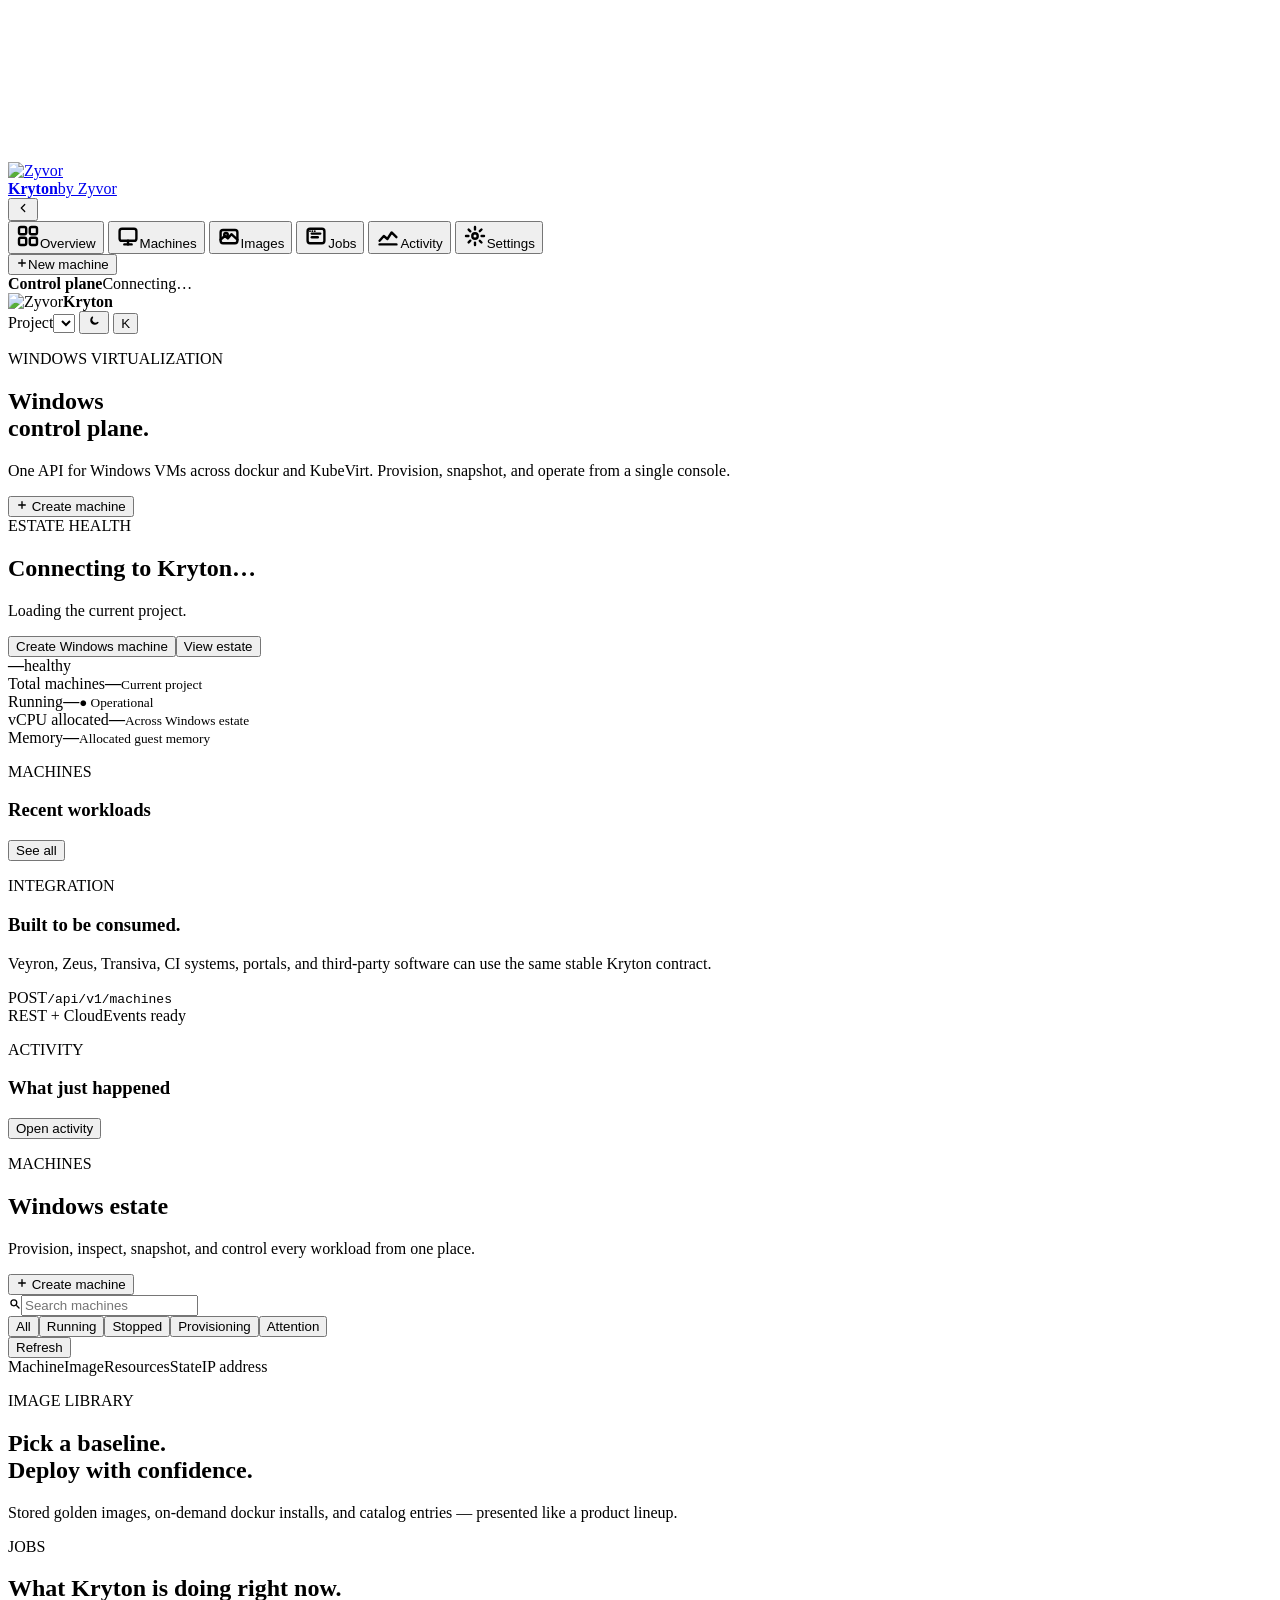
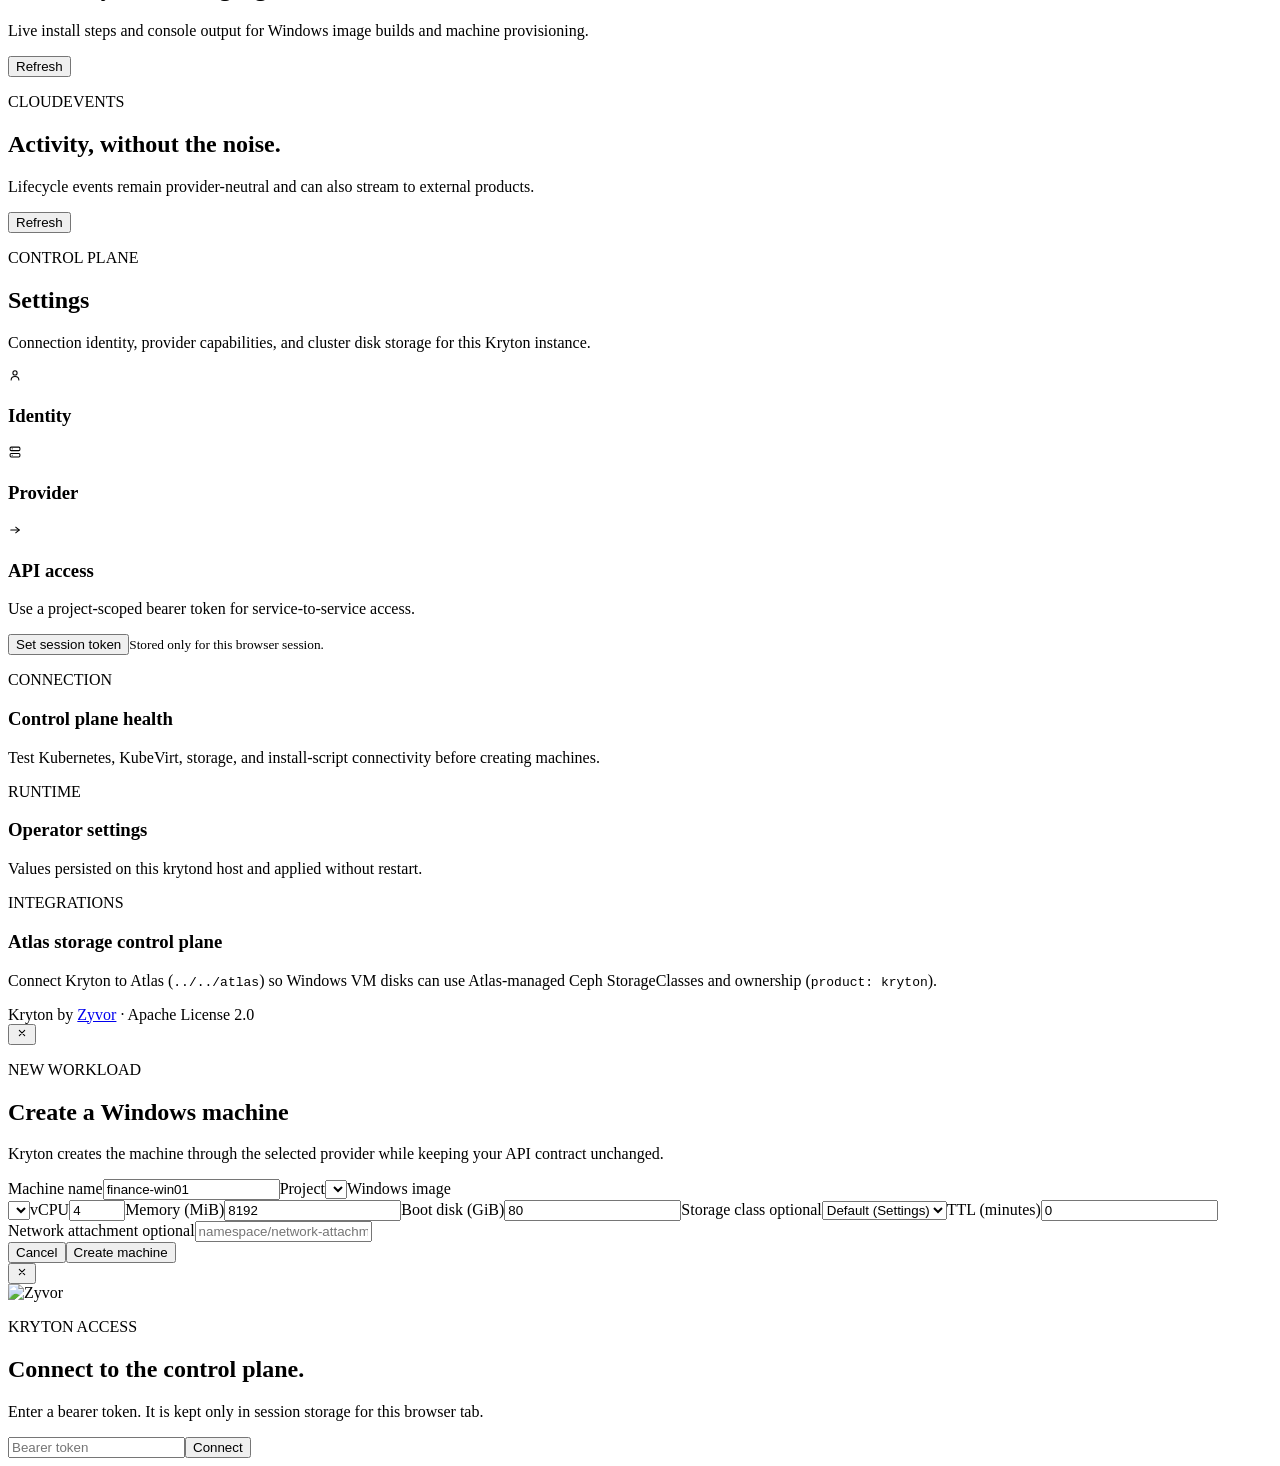
==== cmd/krytond/web/index.html @ 434cfbd5 "Release v1.1.0: dockur options, console fixes, and customer hardening. Wire full dockur/windows crea" ====
<!doctype html>
<html lang="en" data-sidebar="collapsed">
<head>
  <meta charset="utf-8">
  <meta name="viewport" content="width=device-width,initial-scale=1,viewport-fit=cover">
  <meta name="color-scheme" content="light dark">
  <link rel="icon" href="/zyvor-mark.svg" type="image/svg+xml">
  <title>Kryton — Windows virtualization control plane</title>
  <link rel="preconnect" href="https://fonts.googleapis.com">
  <link rel="preconnect" href="https://fonts.gstatic.com" crossorigin>
  <link href="https://fonts.googleapis.com/css2?family=Outfit:wght@400;500;600;700&family=Source+Sans+3:wght@400;500;600;700&display=swap" rel="stylesheet">
  <link rel="stylesheet" href="/style.css">
</head>
<body>
<svg xmlns="http://www.w3.org/2000/svg" aria-hidden="true" class="icon-sprite">
  <symbol id="icon-overview" viewBox="0 0 20 20" fill="none" stroke="currentColor" stroke-width="2" stroke-linecap="round" stroke-linejoin="round"><rect x="2.5" y="2.5" width="6" height="6" rx="1.5"/><rect x="11.5" y="2.5" width="6" height="6" rx="1.5"/><rect x="2.5" y="11.5" width="6" height="6" rx="1.5"/><rect x="11.5" y="11.5" width="6" height="6" rx="1.5"/></symbol>
  <symbol id="icon-machines" viewBox="0 0 20 20" fill="none" stroke="currentColor" stroke-width="2" stroke-linecap="round" stroke-linejoin="round"><rect x="3" y="4" width="14" height="10" rx="2"/><path d="M7 17h6"/><path d="M10 14v3"/></symbol>
  <symbol id="icon-images" viewBox="0 0 20 20" fill="none" stroke="currentColor" stroke-width="2" stroke-linecap="round" stroke-linejoin="round"><rect x="3" y="5" width="14" height="11" rx="2"/><circle cx="7.5" cy="9" r="1.5"/><path d="M3 13l3.5-3 2.5 2 3-3.5L17 13"/></symbol>
  <symbol id="icon-jobs" viewBox="0 0 20 20" fill="none" stroke="currentColor" stroke-width="2" stroke-linecap="round" stroke-linejoin="round"><rect x="3" y="4" width="14" height="12" rx="2"/><path d="M6.5 8h7"/><path d="M6.5 11h5"/><circle cx="5" cy="6" r=".75" fill="currentColor" stroke="none"/><circle cx="7" cy="6" r=".75" fill="currentColor" stroke="none"/><circle cx="9" cy="6" r=".75" fill="currentColor" stroke="none"/></symbol>
  <symbol id="icon-activity" viewBox="0 0 20 20" fill="none" stroke="currentColor" stroke-width="2" stroke-linecap="round" stroke-linejoin="round"><path d="M3 14l3.5-4 3 2.5L13 7l4 4"/><path d="M3 17h14"/></symbol>
  <symbol id="icon-settings" viewBox="0 0 20 20" fill="none" stroke="currentColor" stroke-width="2" stroke-linecap="round" stroke-linejoin="round"><circle cx="10" cy="10" r="2.25"/><path d="M10 2.5v2M10 15.5v2M2.5 10h2M15.5 10h2M4.7 4.7l1.4 1.4M14 14l1.4 1.4M4.7 15.3l1.4-1.4M14 6l1.4-1.4"/></symbol>
  <symbol id="icon-search" viewBox="0 0 20 20" fill="none" stroke="currentColor" stroke-width="2" stroke-linecap="round" stroke-linejoin="round"><circle cx="9" cy="9" r="4.5"/><path d="M13.5 13.5 17 17"/></symbol>
  <symbol id="icon-sun" viewBox="0 0 20 20" fill="none" stroke="currentColor" stroke-width="2" stroke-linecap="round" stroke-linejoin="round"><circle cx="10" cy="10" r="3.25"/><path d="M10 2.5v2M10 15.5v2M2.5 10h2M15.5 10h2M4.7 4.7l1.4 1.4M14 14l1.4 1.4M4.7 15.3l1.4-1.4M14 6l1.4-1.4"/></symbol>
  <symbol id="icon-moon" viewBox="0 0 20 20" fill="none" stroke="currentColor" stroke-width="2" stroke-linecap="round" stroke-linejoin="round"><path d="M15.5 12.2a5.5 5.5 0 1 1-7.7-7.7A5.5 5.5 0 0 0 15.5 12.2z"/></symbol>
  <symbol id="icon-plus" viewBox="0 0 20 20" fill="none" stroke="currentColor" stroke-width="2.25" stroke-linecap="round"><path d="M10 4.5v11M4.5 10h11"/></symbol>
  <symbol id="icon-chevron-left" viewBox="0 0 20 20" fill="none" stroke="currentColor" stroke-width="1.75" stroke-linecap="round" stroke-linejoin="round"><path d="M12.5 5 7.5 10l5 5"/></symbol>
  <symbol id="icon-close" viewBox="0 0 20 20" fill="none" stroke="currentColor" stroke-width="1.75" stroke-linecap="round"><path d="M5.5 5.5l9 9M14.5 5.5l-9 9"/></symbol>
  <symbol id="icon-identity" viewBox="0 0 20 20" fill="none" stroke="currentColor" stroke-width="1.5" stroke-linecap="round" stroke-linejoin="round"><circle cx="10" cy="7" r="3"/><path d="M4.5 17c0-3 2.5-5 5.5-5s5.5 2 5.5 5"/></symbol>
  <symbol id="icon-provider" viewBox="0 0 20 20" fill="none" stroke="currentColor" stroke-width="1.5" stroke-linecap="round" stroke-linejoin="round"><rect x="3" y="3" width="14" height="5" rx="1.5"/><rect x="3" y="12" width="14" height="5" rx="1.5"/><circle cx="6" cy="5.5" r=".75" fill="currentColor" stroke="none"/><circle cx="6" cy="14.5" r=".75" fill="currentColor" stroke="none"/></symbol>
  <symbol id="icon-api" viewBox="0 0 20 20" fill="none" stroke="currentColor" stroke-width="1.5" stroke-linecap="round" stroke-linejoin="round"><path d="M4 10h12"/><path d="M11 6l5 4-5 4"/></symbol>
  <symbol id="icon-desktop" viewBox="0 0 20 20" fill="none" stroke="currentColor" stroke-width="1.5" stroke-linecap="round" stroke-linejoin="round"><rect x="3" y="4" width="14" height="10" rx="2"/><path d="M7 17h6"/><path d="M10 14v3"/></symbol>
  <symbol id="icon-server" viewBox="0 0 20 20" fill="none" stroke="currentColor" stroke-width="1.5" stroke-linecap="round" stroke-linejoin="round"><rect x="4" y="3" width="12" height="5" rx="1.5"/><rect x="4" y="12" width="12" height="5" rx="1.5"/><circle cx="7" cy="5.5" r=".75" fill="currentColor" stroke="none"/><circle cx="7" cy="14.5" r=".75" fill="currentColor" stroke="none"/></symbol>
</svg>
<div class="ambient ambient-a"></div>
<div class="app-shell">
  <aside class="sidebar">
    <div class="brand">
      <a class="brand-link" href="https://zyvor.dev" target="_blank" rel="noopener noreferrer" title="Zyvor">
        <img class="brand-logo" src="/zyvor-mark.svg" alt="Zyvor" width="28" height="28">
        <div class="brand-copy"><strong>Kryton</strong><span>by Zyvor</span></div>
      </a>
      <button class="sidebar-toggle" id="sidebarToggle" type="button" aria-controls="primary-nav" aria-expanded="false" aria-label="Expand sidebar"><svg class="ui-icon" viewBox="0 0 20 20" width="14" height="14" aria-hidden="true"><use href="#icon-chevron-left"/></svg></button>
    </div>
    <nav class="nav" id="primary-nav" aria-label="Primary">
      <button data-view="overview" class="active" title="Overview"><span class="nav-icon"><svg class="ui-icon" viewBox="0 0 20 20" width="24" height="24" aria-hidden="true"><use href="#icon-overview"/></svg></span><span class="nav-label">Overview</span></button>
      <button data-view="machines" title="Machines"><span class="nav-icon"><svg class="ui-icon" viewBox="0 0 20 20" width="24" height="24" aria-hidden="true"><use href="#icon-machines"/></svg></span><span class="nav-label">Machines</span></button>
      <button data-view="images" title="Images"><span class="nav-icon"><svg class="ui-icon" viewBox="0 0 20 20" width="24" height="24" aria-hidden="true"><use href="#icon-images"/></svg></span><span class="nav-label">Images</span></button>
      <button data-view="jobs" title="Jobs"><span class="nav-icon"><svg class="ui-icon" viewBox="0 0 20 20" width="24" height="24" aria-hidden="true"><use href="#icon-jobs"/></svg></span><span class="nav-label">Jobs</span><span class="nav-badge" id="jobsNavBadge" hidden>0</span></button>
      <button data-view="activity" title="Activity"><span class="nav-icon"><svg class="ui-icon" viewBox="0 0 20 20" width="24" height="24" aria-hidden="true"><use href="#icon-activity"/></svg></span><span class="nav-label">Activity</span></button>
      <button data-view="settings" title="Settings"><span class="nav-icon"><svg class="ui-icon" viewBox="0 0 20 20" width="24" height="24" aria-hidden="true"><use href="#icon-settings"/></svg></span><span class="nav-label">Settings</span></button>
    </nav>
    <div class="side-footer">
      <button class="side-create" data-create type="button"><span class="create-icon"><svg class="ui-icon" viewBox="0 0 20 20" width="12" height="12" aria-hidden="true"><use href="#icon-plus"/></svg></span><span>New machine</span></button>
      <div class="side-status"><span class="live-dot"></span><div><strong>Control plane</strong><span id="providerSide">Connecting…</span></div></div>
    </div>
  </aside>

  <main class="workspace">
    <div class="topbar">
      <div class="mobile-brand"><img class="brand-logo small" src="/zyvor-mark.svg" alt="Zyvor" width="24" height="24"><strong>Kryton</strong></div>
      <div class="top-actions">
        <label class="project-picker"><span>Project</span><select id="projectSelect" aria-label="Project"></select></label>
        <button class="icon-button" id="themeButton" aria-label="Toggle appearance"><svg class="ui-icon" viewBox="0 0 20 20" width="14" height="14" id="themeIcon" aria-hidden="true"><use href="#icon-moon"/></svg></button>
        <button class="avatar" id="profileButton" aria-label="Profile">K</button>
      </div>
    </div>

    <section id="view-overview" class="view active">
      <header class="page-header"><div><p class="eyebrow">WINDOWS VIRTUALIZATION</p><h1>Windows<br><span>control plane.</span></h1><p class="lead">One API for Windows VMs across dockur and KubeVirt. Provision, snapshot, and operate from a single console.</p></div><button class="primary large" data-create type="button"><svg class="ui-icon ui-icon-inline" viewBox="0 0 20 20" width="12" height="12" aria-hidden="true"><use href="#icon-plus"/></svg> Create machine</button></header>
      <div id="doctorBanner" class="doctor-banner-wrap"></div>
      <div id="overviewJobs" class="overview-jobs-wrap"></div>
      <section class="hero-card">
        <div class="hero-copy"><span class="hero-kicker">ESTATE HEALTH</span><h2 id="heroTitle">Connecting to Kryton…</h2><p id="heroSubtitle">Loading the current project.</p><div class="hero-actions"><button class="light-button" data-create>Create Windows machine</button><button class="dark-ghost" data-view-jump="machines">View estate</button></div></div>
        <div class="health-orb"><div class="orb-ring"><strong id="healthPercent">—</strong><span>healthy</span></div><div class="orb-glow"></div></div>
      </section>
      <section class="metric-grid">
        <article class="metric-card"><span>Total machines</span><strong id="metricTotal">—</strong><small>Current project</small></article>
        <article class="metric-card"><span>Running</span><strong id="metricRunning">—</strong><small class="positive">● Operational</small></article>
        <article class="metric-card"><span>vCPU allocated</span><strong id="metricCPU">—</strong><small>Across Windows estate</small></article>
        <article class="metric-card"><span>Memory</span><strong id="metricMemory">—</strong><small>Allocated guest memory</small></article>
      </section>
      <section class="two-column">
        <article class="surface"><div class="section-heading"><div><p class="eyebrow">MACHINES</p><h3>Recent workloads</h3></div><button class="text-button" data-view-jump="machines">See all</button></div><div id="overviewMachines" class="machine-list"></div></article>
        <article class="surface automation-card"><p class="eyebrow">INTEGRATION</p><h3>Built to be consumed.</h3><p>Veyron, Zeus, Transiva, CI systems, portals, and third-party software can use the same stable Kryton contract.</p><div class="endpoint-block"><span>POST</span><code>/api/v1/machines</code></div><div class="integration-status"><span class="live-dot"></span><span>REST + CloudEvents ready</span></div></article>
      </section>
      <article class="surface event-surface"><div class="section-heading"><div><p class="eyebrow">ACTIVITY</p><h3>What just happened</h3></div><button class="text-button" data-view-jump="activity">Open activity</button></div><div id="overviewEvents" class="timeline compact"></div></article>
    </section>

    <section id="view-machines" class="view">
      <header class="section-page-header"><div><p class="eyebrow">MACHINES</p><h2>Windows estate</h2><p>Provision, inspect, snapshot, and control every workload from one place.</p></div><button class="primary" data-create><svg class="ui-icon ui-icon-inline" viewBox="0 0 20 20" width="12" height="12" aria-hidden="true"><use href="#icon-plus"/></svg> Create machine</button></header>
      <div class="toolbar"><div class="search"><svg class="ui-icon" viewBox="0 0 20 20" width="13" height="13" aria-hidden="true"><use href="#icon-search"/></svg><input id="machineSearch" placeholder="Search machines" autocomplete="off"></div><div class="segmented" id="stateFilter" role="tablist" aria-label="State filter"><button type="button" class="active" data-state="all">All</button><button type="button" data-state="running">Running</button><button type="button" data-state="stopped">Stopped</button><button type="button" data-state="provisioning">Provisioning</button><button type="button" data-state="failed">Attention</button></div><button class="secondary" id="refreshMachines">Refresh</button></div>
      <article class="surface table-surface"><div class="machine-table-head"><span>Machine</span><span>Image</span><span>Resources</span><span>State</span><span>IP address</span><span></span></div><div id="machineTable"></div></article>
    </section>

    <section id="view-images" class="view">
      <header class="section-page-header images-hero"><div><p class="eyebrow">IMAGE LIBRARY</p><h2>Pick a baseline.<br><span>Deploy with confidence.</span></h2><p>Stored golden images, on-demand dockur installs, and catalog entries — presented like a product lineup.</p></div></header>
      <div id="imagesStoredSection" class="images-section"></div>
      <div id="imagesOnDemandSection" class="images-section"></div>
      <div id="imagesCatalogSection" class="images-section"></div>
      <article id="goldenPanel" class="surface golden-panel"></article>
    </section>

    <section id="view-jobs" class="view">
      <header class="section-page-header"><div><p class="eyebrow">JOBS</p><h2>What Kryton is doing right now.</h2><p>Live install steps and console output for Windows image builds and machine provisioning.</p></div><button class="secondary" id="refreshJobs">Refresh</button></header>
      <div id="jobsList"></div>
    </section>

    <section id="view-activity" class="view">
      <header class="section-page-header"><div><p class="eyebrow">CLOUDEVENTS</p><h2>Activity, without the noise.</h2><p>Lifecycle events remain provider-neutral and can also stream to external products.</p></div><button class="secondary" id="refreshEvents">Refresh</button></header>
      <article class="surface"><div id="activityTimeline" class="timeline"></div></article>
    </section>

    <section id="view-settings" class="view">
      <header class="section-page-header"><div><p class="eyebrow">CONTROL PLANE</p><h2>Settings</h2><p>Connection identity, provider capabilities, and cluster disk storage for this Kryton instance.</p></div></header>
      <div class="settings-grid"><article class="surface settings-card"><span class="settings-icon"><svg class="ui-icon" viewBox="0 0 20 20" width="14" height="14" aria-hidden="true"><use href="#icon-identity"/></svg></span><h3>Identity</h3><dl id="identityDetails"></dl></article><article class="surface settings-card"><span class="settings-icon"><svg class="ui-icon" viewBox="0 0 20 20" width="14" height="14" aria-hidden="true"><use href="#icon-provider"/></svg></span><h3>Provider</h3><dl id="providerDetails"></dl></article><article class="surface settings-card"><span class="settings-icon"><svg class="ui-icon" viewBox="0 0 20 20" width="14" height="14" aria-hidden="true"><use href="#icon-api"/></svg></span><h3>API access</h3><p>Use a project-scoped bearer token for service-to-service access.</p><button class="secondary" id="tokenButton">Set session token</button><small>Stored only for this browser session.</small></article></div>
      <article class="surface settings-storage" id="settingsConnectionCard">
        <p class="eyebrow">CONNECTION</p>
        <h3>Control plane health</h3>
        <p>Test Kubernetes, KubeVirt, storage, and install-script connectivity before creating machines.</p>
        <div id="settingsConnectionBody"></div>
      </article>
      <article class="surface settings-storage" id="settingsRuntimeCard">
        <p class="eyebrow">RUNTIME</p>
        <h3>Operator settings</h3>
        <p>Values persisted on this krytond host and applied without restart.</p>
        <div id="settingsRuntimeBody"></div>
      </article>
      <article class="surface settings-storage" id="settingsAtlasCard">
        <p class="eyebrow">INTEGRATIONS</p>
        <h3>Atlas storage control plane</h3>
        <p>Connect Kryton to Atlas (<code>../../atlas</code>) so Windows VM disks can use Atlas-managed Ceph StorageClasses and ownership (<code>product: kryton</code>).</p>
        <div id="settingsAtlasBody"></div>
      </article>
      <article class="surface settings-storage" id="storageSettingsCard" hidden>
        <p class="eyebrow">VM DISKS</p>
        <h3>Cluster storage</h3>
        <p>Install Rook Ceph or Longhorn on this cluster, then pick the default StorageClass for new Windows disks and snapshots.</p>
        <div id="storageSettingsBody"></div>
      </article>
    </section>

    <footer>Kryton by <a href="https://zyvor.dev" target="_blank" rel="noopener noreferrer">Zyvor</a> · Apache License 2.0</footer>
  </main>
</div>

<div id="modalBackdrop" class="modal-backdrop" aria-hidden="true">
  <div class="modal-sheet" role="dialog" aria-modal="true" aria-labelledby="createTitle">
    <button class="close-button" data-close-modal aria-label="Close"><svg class="ui-icon" viewBox="0 0 20 20" width="12" height="12" aria-hidden="true"><use href="#icon-close"/></svg></button><p class="eyebrow">NEW WORKLOAD</p><h2 id="createTitle">Create a Windows machine</h2><p class="modal-lead">Kryton creates the machine through the selected provider while keeping your API contract unchanged.</p>
    <form id="createForm">
      <div class="form-grid"><label class="wide">Machine name<input name="name" value="finance-win01" required pattern="[a-z0-9]([-a-z0-9]*[a-z0-9])?"></label><label>Project<select name="project" id="createProject"></select></label><label class="wide image-picker-label">Windows image<div id="createImagePicker" class="image-picker" role="radiogroup" aria-label="Windows image"></div><select name="image" id="createImage" class="sr-only" aria-hidden="true" tabindex="-1"></select><p id="createImageHint" class="create-image-hint" hidden></p></label><label>vCPU<input name="cpu" type="number" min="1" max="256" value="4" required></label><label>Memory (MiB)<input name="memory" type="number" min="512" value="8192" required></label><label>Boot disk (GiB)<input name="disk" type="number" min="16" value="80" required></label><label>Storage class <span class="optional">optional</span><select name="storageClass" id="createStorageClass"><option value="">Default (Settings)</option></select></label><label>TTL (minutes)<input name="ttl" type="number" min="0" value="0"></label><label class="wide">Network attachment <span class="optional">optional</span><input name="network" placeholder="namespace/network-attachment-definition"></label></div>
      <div id="createDockurFields" class="dockur-fields" hidden>
        <p class="eyebrow">DOCKUR OPTIONS</p>
        <p class="machine-sub">Passed through to dockur/windows on create. Defaults: user Docker / password admin.</p>
        <div class="form-grid">
          <label>Username<input name="dockurUsername" value="Docker" autocomplete="off"></label>
          <label>Password<input name="dockurPassword" type="password" value="admin" autocomplete="new-password"></label>
          <label>Hostname <span class="optional">optional</span><input name="dockurHostname" placeholder="defaults to machine name"></label>
          <label>Language <span class="optional">optional</span><input name="dockurLanguage" placeholder="English"></label>
          <label>Region <span class="optional">optional</span><input name="dockurRegion" placeholder="en-US"></label>
          <label>Keyboard <span class="optional">optional</span><input name="dockurKeyboard" placeholder="en-US"></label>
          <label class="wide">Product key <span class="optional">optional</span><input name="dockurProductKey" placeholder="XXXXX-XXXXX-XXXXX-XXXXX-XXXXX"></label>
          <label>Domain <span class="optional">optional</span><input name="dockurDomain" placeholder="example.com"></label>
          <label>Domain OU <span class="optional">optional</span><input name="dockurDomainOu" placeholder="OU=Labs,DC=example,DC=com"></label>
          <label class="wide">Shared host folder <span class="optional">optional</span><input name="dockurSharedDir" placeholder="/path/on/host → Shared / Z:"></label>
          <label class="wide">OEM folder <span class="optional">optional</span><input name="dockurOemDir" placeholder="/path/with/install.bat → C:\OEM"></label>
          <label class="wide">Post-install command <span class="optional">optional</span><input name="dockurCommand" placeholder='reg add …'></label>
          <label class="wide">Custom ISO URL or path <span class="optional">optional</span><input name="dockurCustomIso" placeholder="https://…/win.iso or /path/win.iso"></label>
          <label>Edition <span class="optional">optional</span><input name="dockurEdition" placeholder="core"></label>
          <label>Extra disks (GiB) <span class="optional">optional</span><input name="dockurExtraDisks" placeholder="32,64"></label>
          <label class="storage-setup-check wide"><input name="dockurAudio" type="checkbox"> Web viewer audio (AUDIO=Y)</label>
          <label class="storage-setup-check wide"><input name="dockurSecureBoot" type="checkbox"> Secure boot + TPM</label>
          <label class="storage-setup-check wide"><input name="dockurNoAutologin" type="checkbox"> Disable autologin (require login screen)</label>
        </div>
      </div>
      <div class="modal-footer"><button type="button" class="secondary" data-close-modal>Cancel</button><button class="primary" type="submit" id="createSubmit">Create machine</button></div>
    </form>
  </div>
</div>

<div id="detailBackdrop" class="detail-backdrop" aria-hidden="true"><aside id="detailPanel" class="detail-panel"><button class="close-button" id="closeDetail" aria-label="Close"><svg class="ui-icon" viewBox="0 0 20 20" width="12" height="12" aria-hidden="true"><use href="#icon-close"/></svg></button><div id="detailContent"></div></aside></div>
<div id="authBackdrop" class="auth-backdrop" aria-hidden="true"><div class="auth-card"><img class="brand-logo auth-mark" src="/zyvor-mark.svg" alt="Zyvor" width="28" height="28"><p class="eyebrow">KRYTON ACCESS</p><h2>Connect to the control plane.</h2><p>Enter a bearer token. It is kept only in session storage for this browser tab.</p><form id="authForm"><input id="authToken" type="password" placeholder="Bearer token" autocomplete="off" required><button class="primary full" type="submit">Connect</button></form></div></div>
<div id="toast" role="status" aria-live="polite"></div>
<script src="/app.js" defer></script>
</body>
</html>
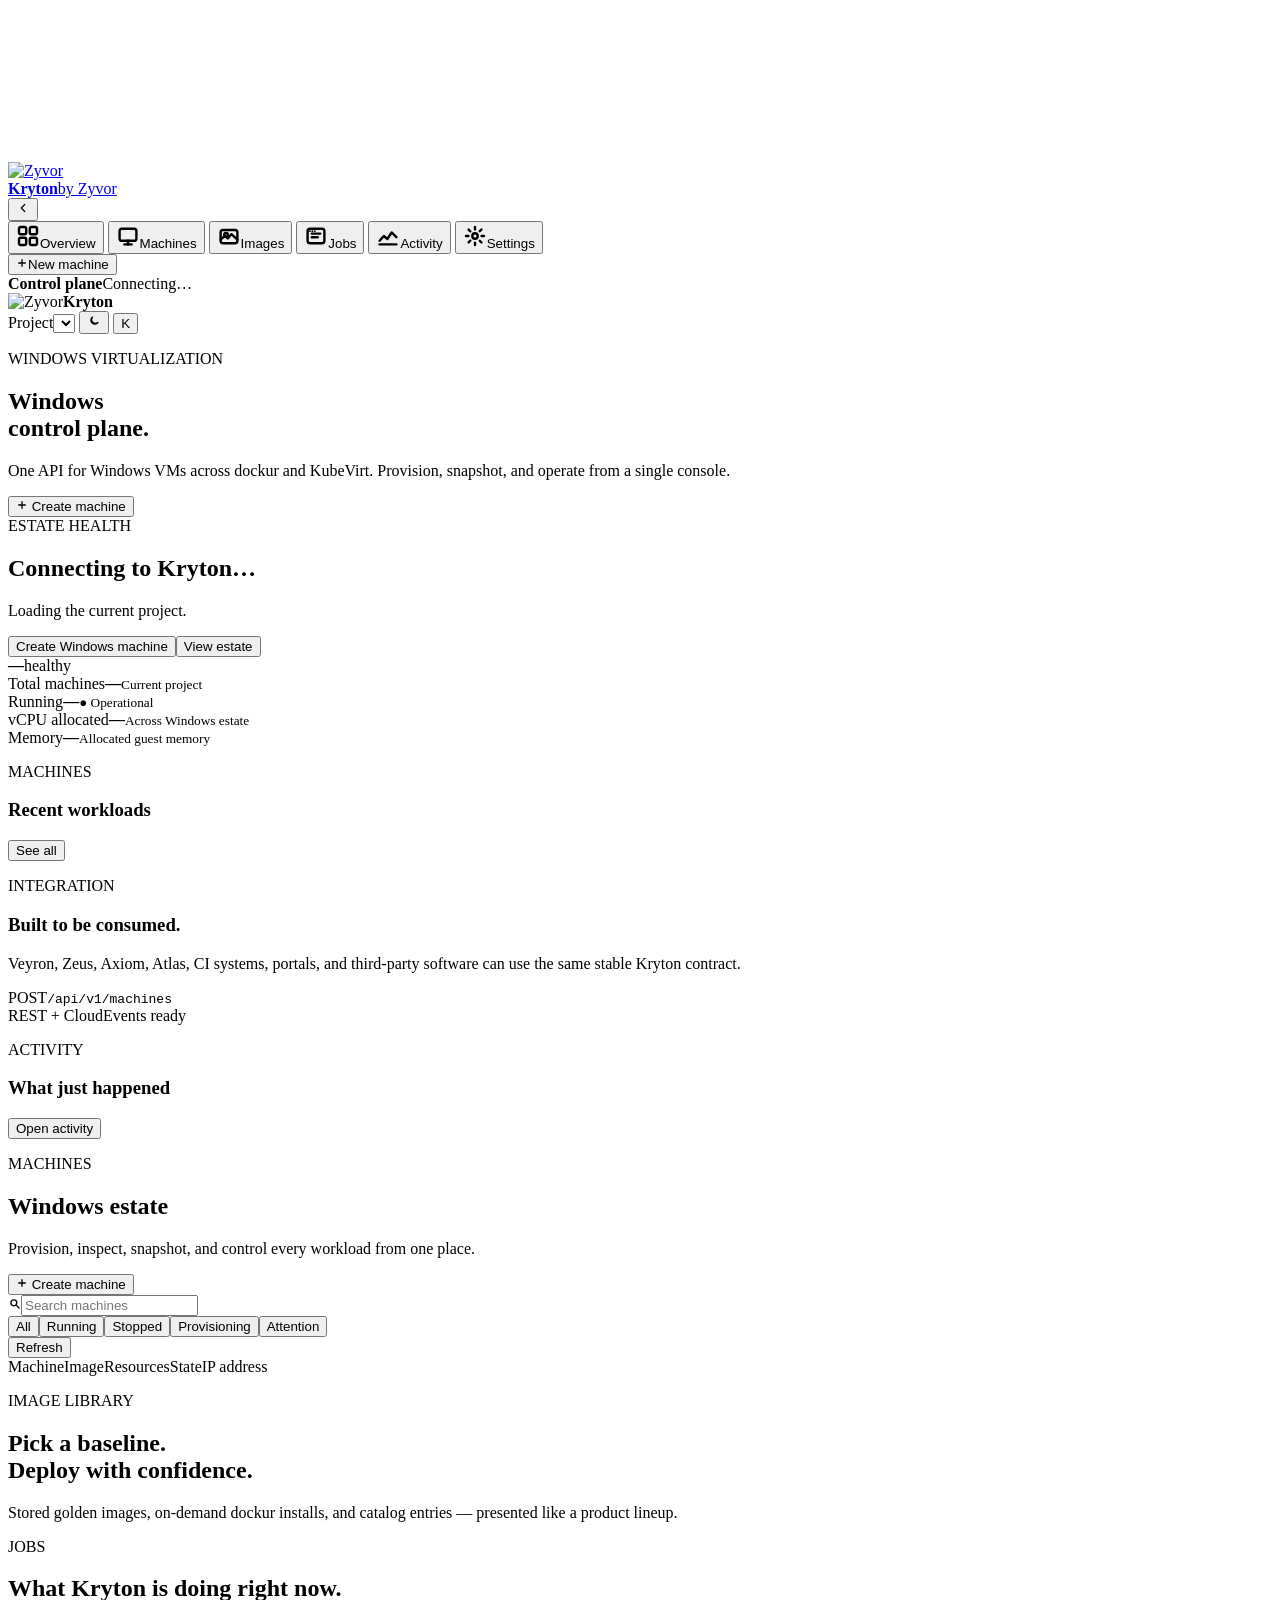
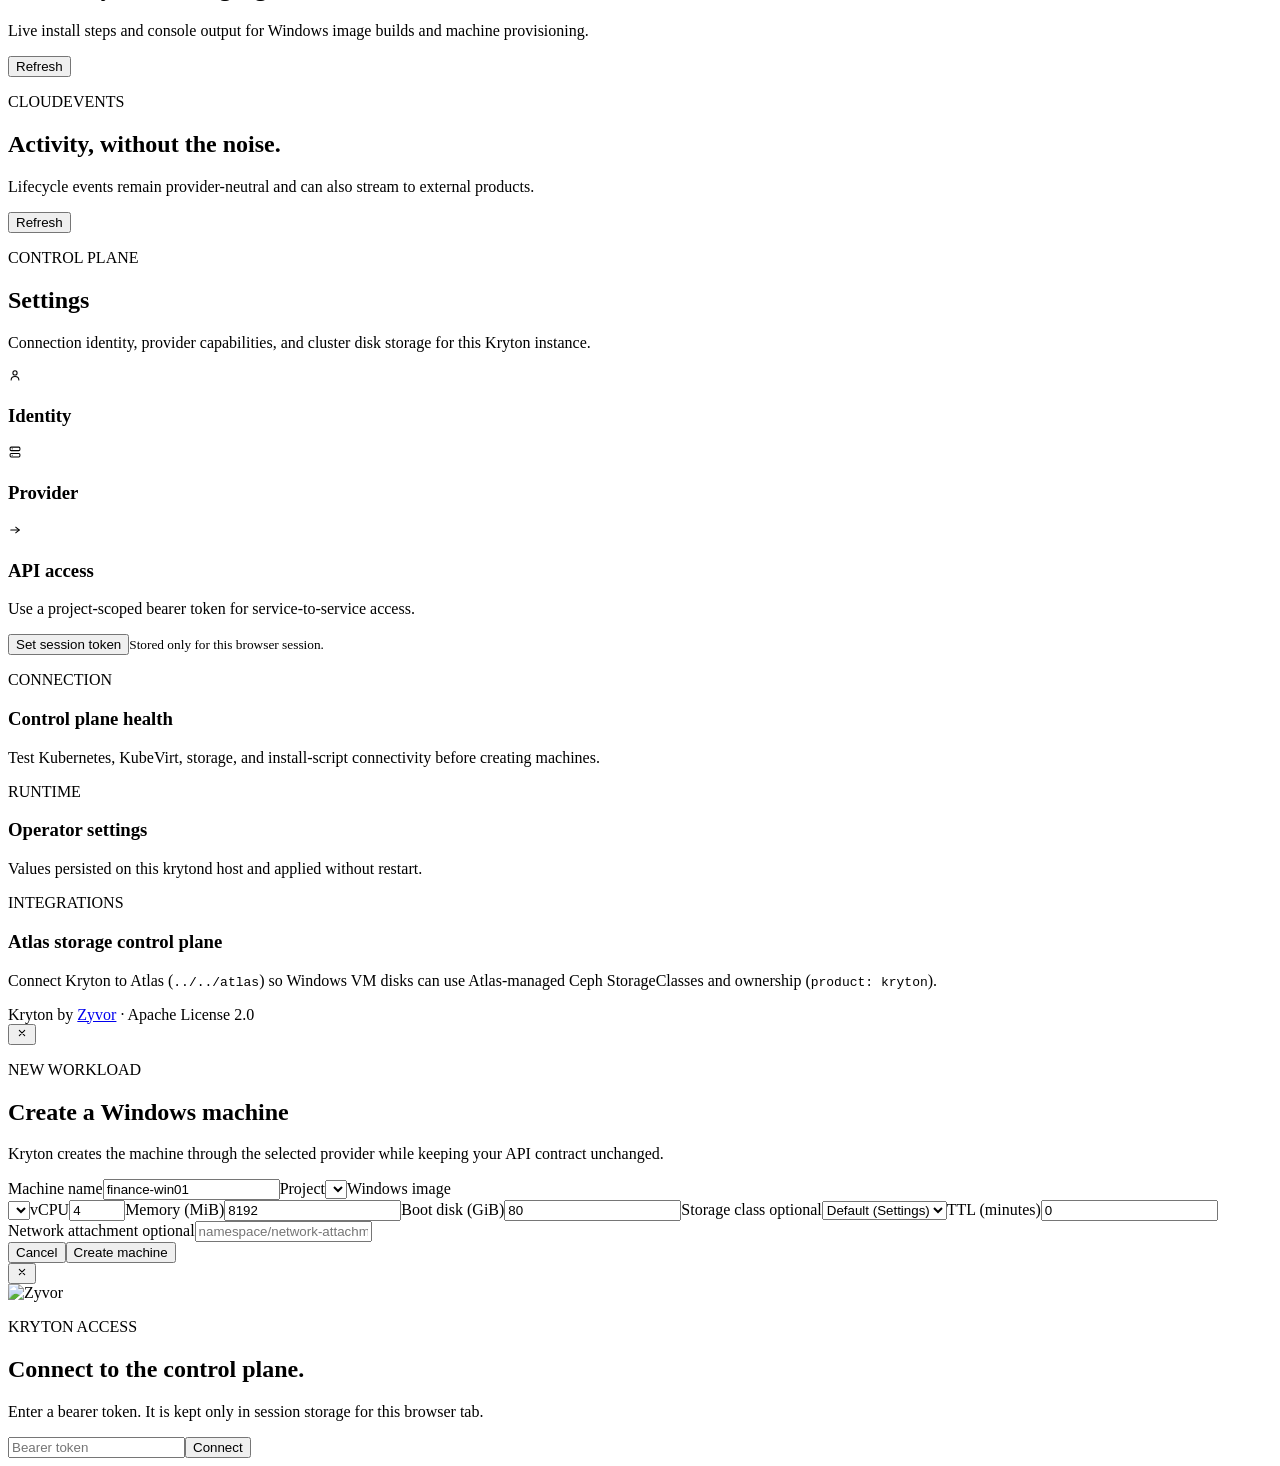
==== commit ebc51bd3: "Remove lab host references and sync product messaging with the suite. Drop hardcoded lab IPs from do" ====
--- a/cmd/krytond/web/index.html
+++ b/cmd/krytond/web/index.html
@@ -1,3 +1,7 @@
+<!--
+  Copyright 2026 Kryton contributors
+  SPDX-License-Identifier: Apache-2.0
+-->
 <!doctype html>
 <html lang="en" data-sidebar="collapsed">
 <head>
@@ -81,7 +85,7 @@
       </section>
       <section class="two-column">
         <article class="surface"><div class="section-heading"><div><p class="eyebrow">MACHINES</p><h3>Recent workloads</h3></div><button class="text-button" data-view-jump="machines">See all</button></div><div id="overviewMachines" class="machine-list"></div></article>
-        <article class="surface automation-card"><p class="eyebrow">INTEGRATION</p><h3>Built to be consumed.</h3><p>Veyron, Zeus, Transiva, CI systems, portals, and third-party software can use the same stable Kryton contract.</p><div class="endpoint-block"><span>POST</span><code>/api/v1/machines</code></div><div class="integration-status"><span class="live-dot"></span><span>REST + CloudEvents ready</span></div></article>
+        <article class="surface automation-card"><p class="eyebrow">INTEGRATION</p><h3>Built to be consumed.</h3><p>Veyron, Zeus, Axiom, Atlas, CI systems, portals, and third-party software can use the same stable Kryton contract.</p><div class="endpoint-block"><span>POST</span><code>/api/v1/machines</code></div><div class="integration-status"><span class="live-dot"></span><span>REST + CloudEvents ready</span></div></article>
       </section>
       <article class="surface event-surface"><div class="section-heading"><div><p class="eyebrow">ACTIVITY</p><h3>What just happened</h3></div><button class="text-button" data-view-jump="activity">Open activity</button></div><div id="overviewEvents" class="timeline compact"></div></article>
     </section>
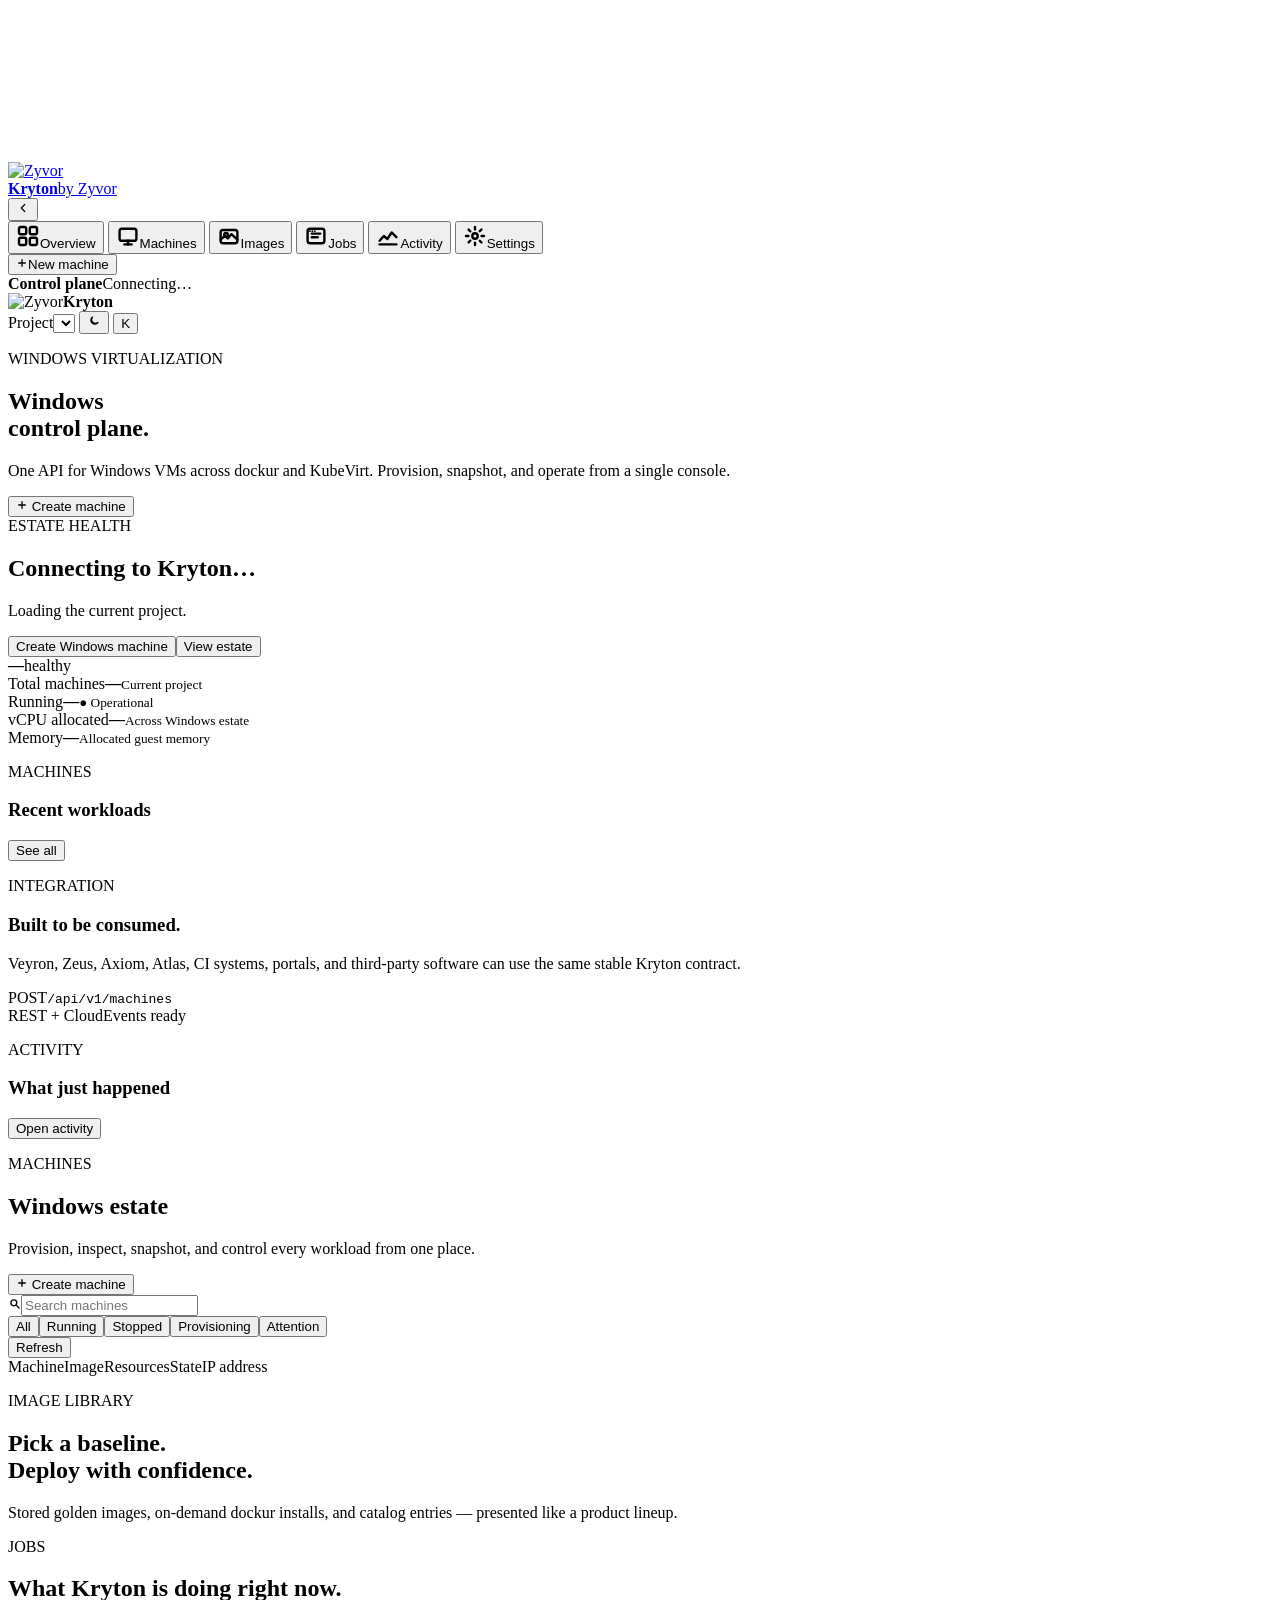
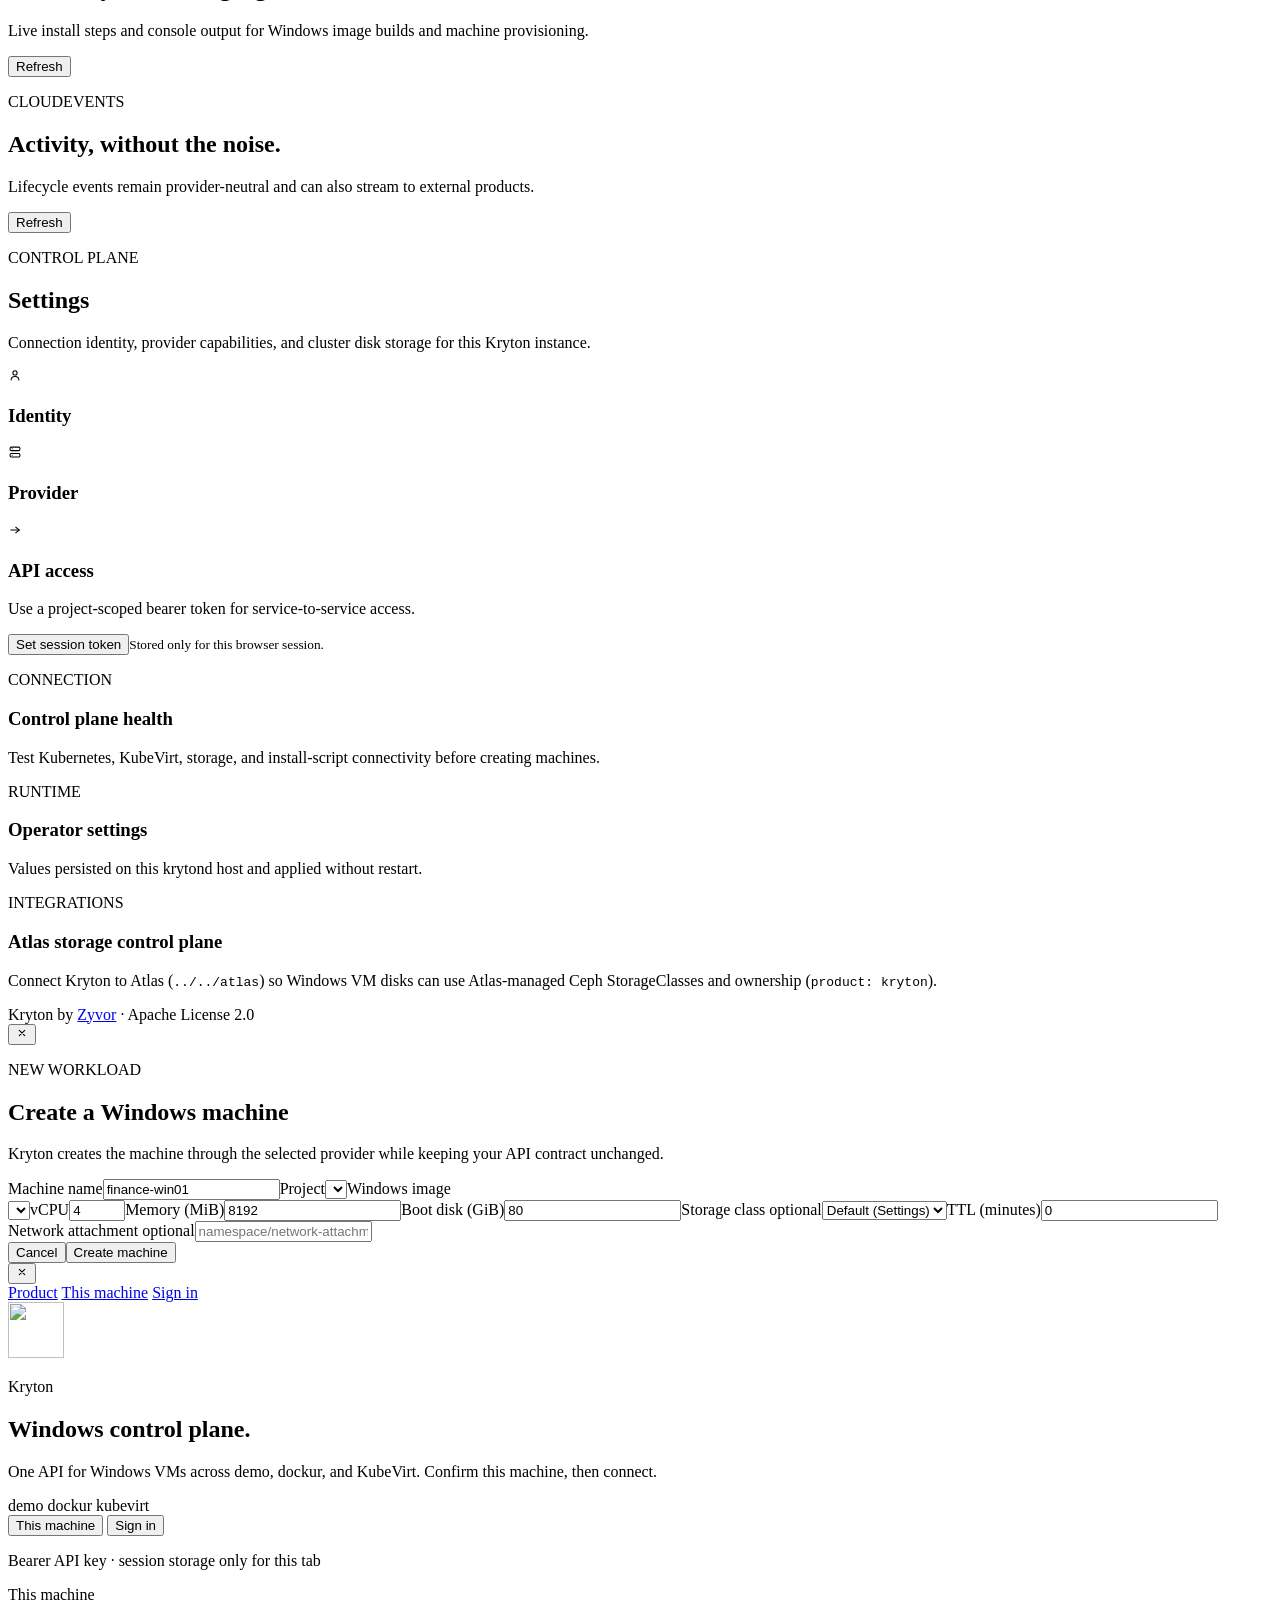
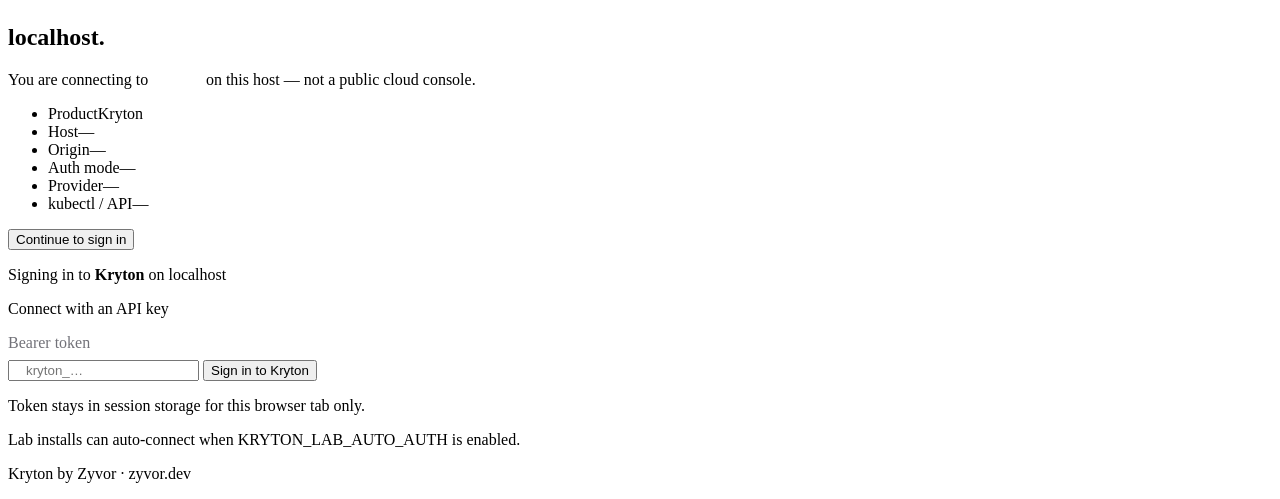
==== commit 0b6be326: "feat(ui): Apple Store chapter login for Kryton Replace the token modal with an h2kvm-style full-blee" ====
--- a/cmd/krytond/web/index.html
+++ b/cmd/krytond/web/index.html
@@ -14,6 +14,7 @@
   <link rel="preconnect" href="https://fonts.gstatic.com" crossorigin>
   <link href="https://fonts.googleapis.com/css2?family=Outfit:wght@400;500;600;700&family=Source+Sans+3:wght@400;500;600;700&display=swap" rel="stylesheet">
   <link rel="stylesheet" href="/style.css">
+  <link rel="stylesheet" href="/login.css">
 </head>
 <body>
 <svg xmlns="http://www.w3.org/2000/svg" aria-hidden="true" class="icon-sprite">
@@ -182,7 +183,70 @@
 </div>
 
 <div id="detailBackdrop" class="detail-backdrop" aria-hidden="true"><aside id="detailPanel" class="detail-panel"><button class="close-button" id="closeDetail" aria-label="Close"><svg class="ui-icon" viewBox="0 0 20 20" width="12" height="12" aria-hidden="true"><use href="#icon-close"/></svg></button><div id="detailContent"></div></aside></div>
-<div id="authBackdrop" class="auth-backdrop" aria-hidden="true"><div class="auth-card"><img class="brand-logo auth-mark" src="/zyvor-mark.svg" alt="Zyvor" width="28" height="28"><p class="eyebrow">KRYTON ACCESS</p><h2>Connect to the control plane.</h2><p>Enter a bearer token. It is kept only in session storage for this browser tab.</p><form id="authForm"><input id="authToken" type="password" placeholder="Bearer token" autocomplete="off" required><button class="primary full" type="submit">Connect</button></form></div></div>
+<div id="authBackdrop" class="auth-backdrop login-page login-store-page" data-testid="login-page" aria-hidden="true">
+  <nav class="login-localnav" aria-label="Login chapters">
+    <a href="#login-product" data-login-chapter="login-product">Product</a>
+    <a href="#login-machine" data-login-chapter="login-machine">This machine</a>
+    <a href="#login-sign-in" data-login-chapter="login-sign-in">Sign in</a>
+    <span class="login-localnav-host" id="loginNavHost"></span>
+  </nav>
+  <main class="login-store-scroll" aria-label="Sign in to Kryton">
+    <section id="login-product" class="login-chapter login-chapter-hero" data-tone="sky" aria-label="Kryton">
+      <div class="login-chapter-inner">
+        <img class="login-mark brand-logo" src="/zyvor-mark.svg" alt="" width="56" height="56">
+        <p class="login-wordmark">Kryton</p>
+        <h1 class="login-hero-title">Windows control plane.</h1>
+        <p class="login-tagline">One API for Windows VMs across demo, dockur, and KubeVirt. Confirm this machine, then connect.</p>
+        <div class="login-pill-row">
+          <span class="login-pill" data-tone="sky"><span class="login-pill-dot" aria-hidden="true"></span>demo</span>
+          <span class="login-pill" data-tone="violet"><span class="login-pill-dot" aria-hidden="true"></span>dockur</span>
+          <span class="login-pill" data-tone="emerald"><span class="login-pill-dot" aria-hidden="true"></span>kubevirt</span>
+        </div>
+        <div class="login-cta">
+          <button type="button" class="login-cta-primary" data-login-chapter="login-machine">This machine</button>
+          <button type="button" class="login-cta-secondary" data-login-chapter="login-sign-in">Sign in</button>
+        </div>
+        <p class="login-chapter-note">Bearer API key · session storage only for this tab</p>
+      </div>
+    </section>
+
+    <section id="login-machine" class="login-chapter login-chapter-destination" aria-label="This machine">
+      <div class="login-chapter-inner">
+        <p class="login-chapter-kicker">This machine</p>
+        <h2 class="login-dest-title" id="loginDestHost">localhost.</h2>
+        <p class="login-tagline">You are connecting to <strong style="color:#fff;font-weight:600">Kryton</strong> on this host — not a public cloud console.</p>
+        <ul class="login-dest-facts">
+          <li class="login-dest-fact"><span class="login-dest-fact-label">Product</span><span class="login-dest-fact-value is-display">Kryton</span></li>
+          <li class="login-dest-fact"><span class="login-dest-fact-label">Host</span><span class="login-dest-fact-value" id="loginFactHost">—</span></li>
+          <li class="login-dest-fact"><span class="login-dest-fact-label">Origin</span><span class="login-dest-fact-value" id="loginFactOrigin">—</span></li>
+          <li class="login-dest-fact"><span class="login-dest-fact-label">Auth mode</span><span class="login-dest-fact-value" id="loginFactAuth">—</span></li>
+          <li class="login-dest-fact"><span class="login-dest-fact-label">Provider</span><span class="login-dest-fact-value" id="loginFactProvider">—</span></li>
+          <li class="login-dest-fact"><span class="login-dest-fact-label">kubectl / API</span><span class="login-dest-fact-value" id="loginFactReady">—</span></li>
+        </ul>
+        <div class="login-cta">
+          <button type="button" class="login-cta-primary" data-login-chapter="login-sign-in">Continue to sign in</button>
+        </div>
+      </div>
+    </section>
+
+    <section id="login-sign-in" class="login-chapter login-chapter-sign-in" aria-label="Credentials">
+      <div class="login-chapter-inner login-sign-in-inner">
+        <p class="login-sign-in-context">Signing in to <strong>Kryton</strong> on <span class="login-apple-host" id="loginSignHost">localhost</span></p>
+        <p class="login-form-heading">Connect with an API key</p>
+        <div class="login-card" id="loginCard">
+          <form id="authForm" class="login-apple-step" autocomplete="off">
+            <label for="authToken" class="login-dest-fact-label" style="color:hsl(240 3% 46%);margin-bottom:.5rem;display:block">Bearer token</label>
+            <input id="authToken" class="login-input" type="password" placeholder="kryton_…" autocomplete="off" required style="padding-left:1rem">
+            <button class="login-btn-primary" type="submit">Sign in to Kryton</button>
+          </form>
+          <p class="login-security-note">Token stays in session storage for this browser tab only.</p>
+        </div>
+        <p class="login-hint">Lab installs can auto-connect when <span class="login-apple-host">KRYTON_LAB_AUTO_AUTH</span> is enabled.</p>
+      </div>
+    </section>
+  </main>
+  <p class="login-footer">Kryton by Zyvor · zyvor.dev</p>
+</div>
 <div id="toast" role="status" aria-live="polite"></div>
 <script src="/app.js" defer></script>
 </body>
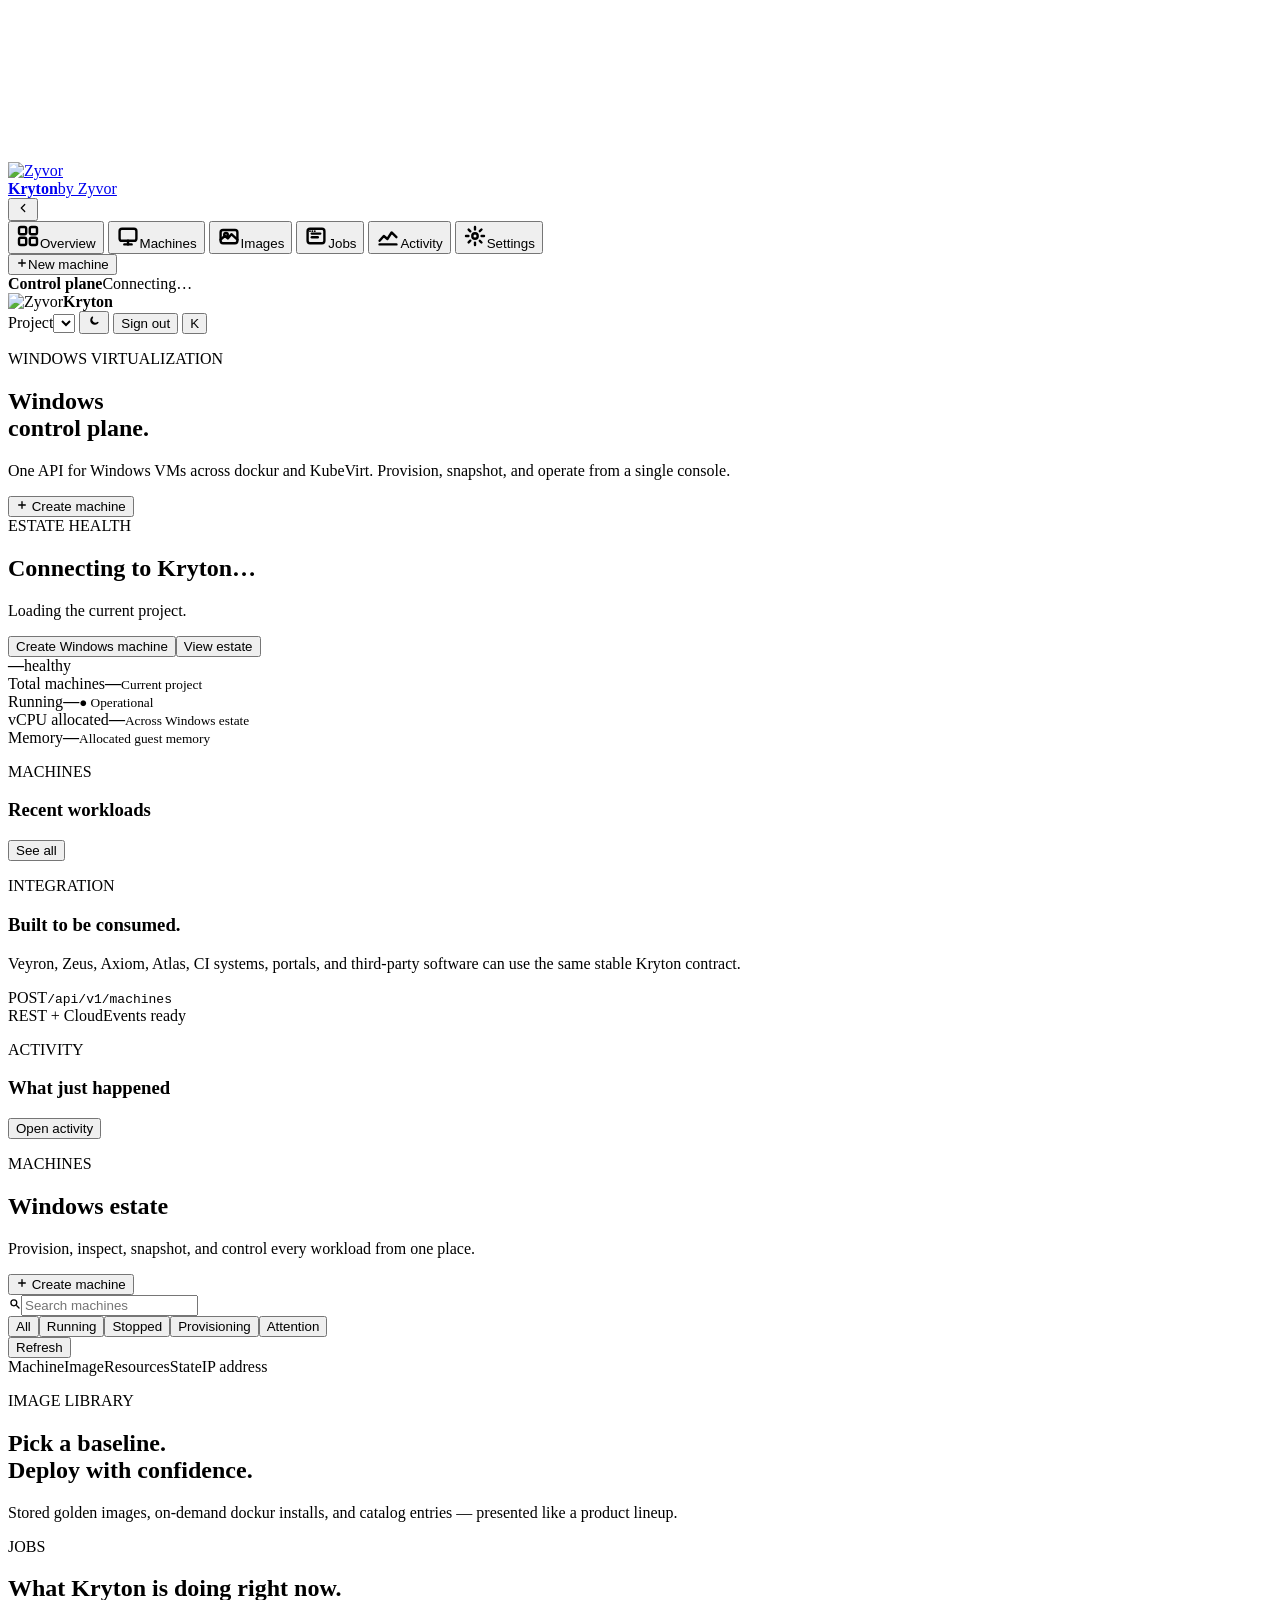
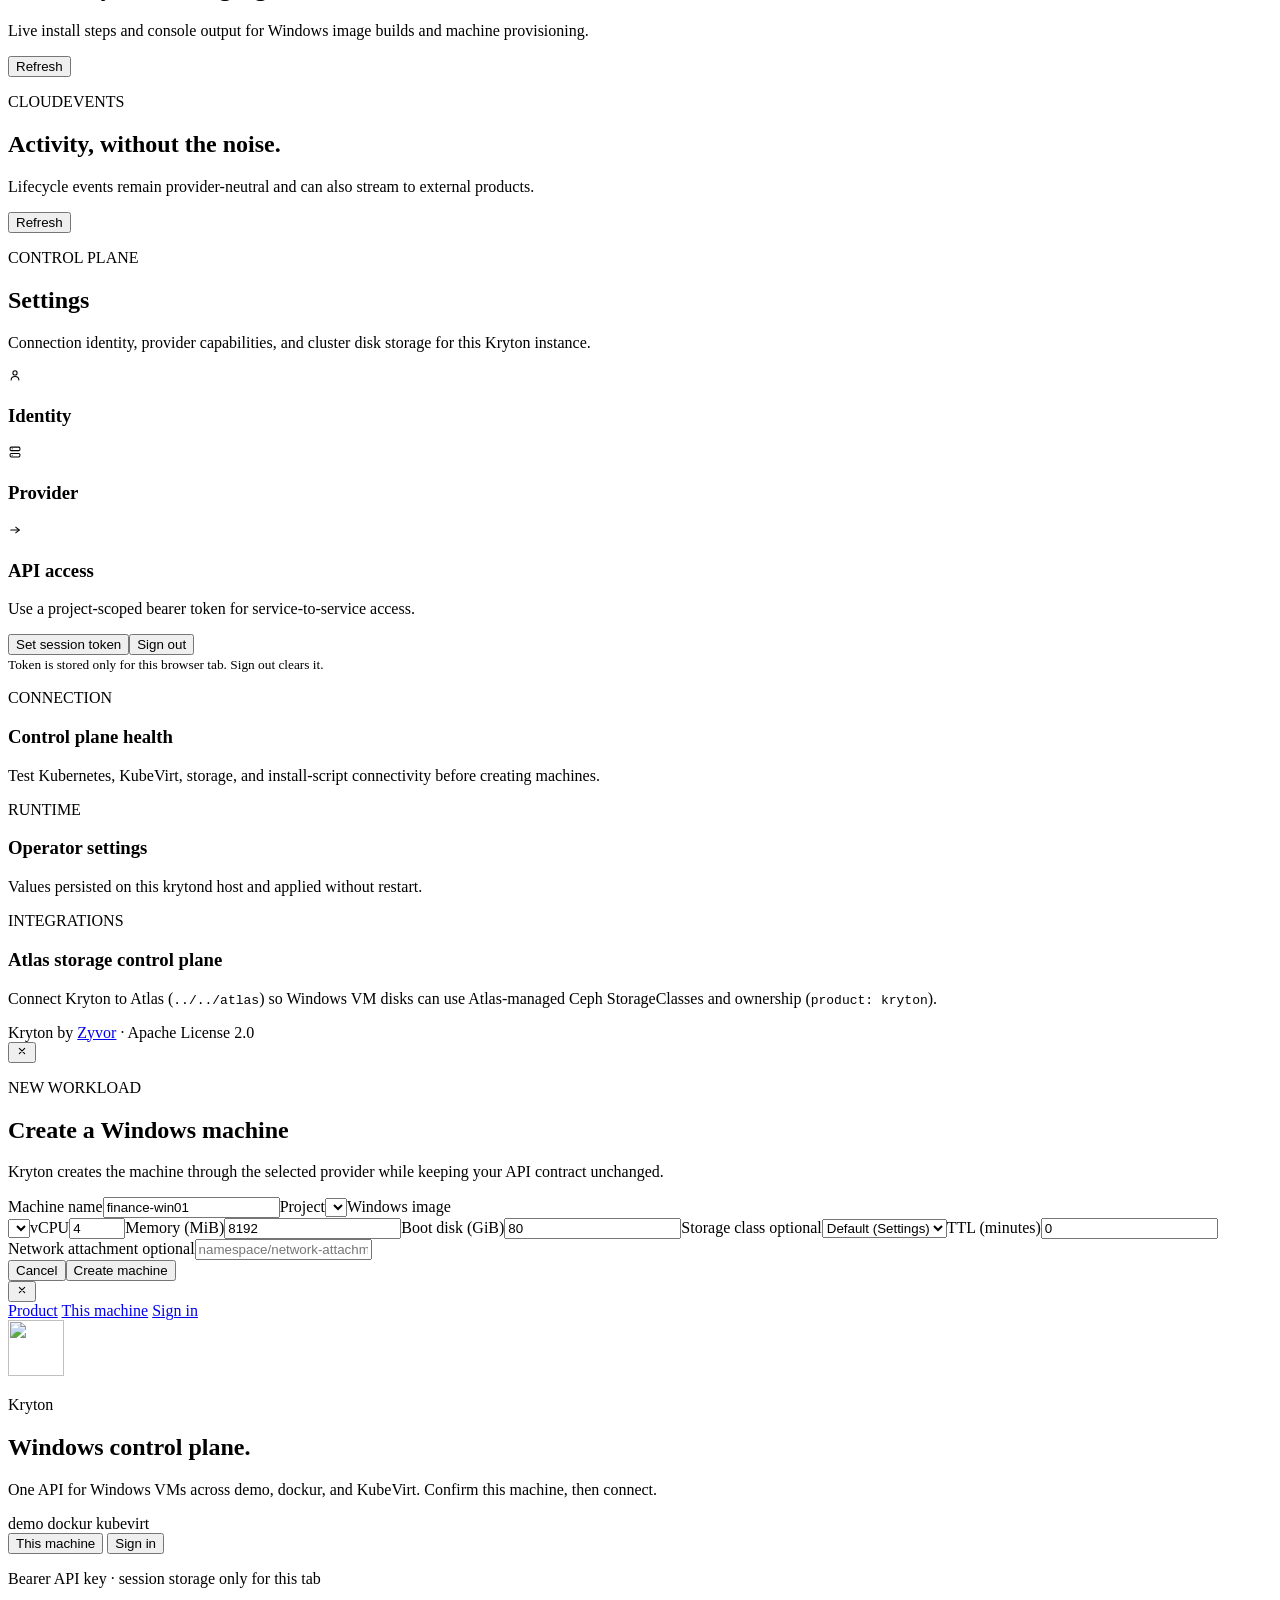
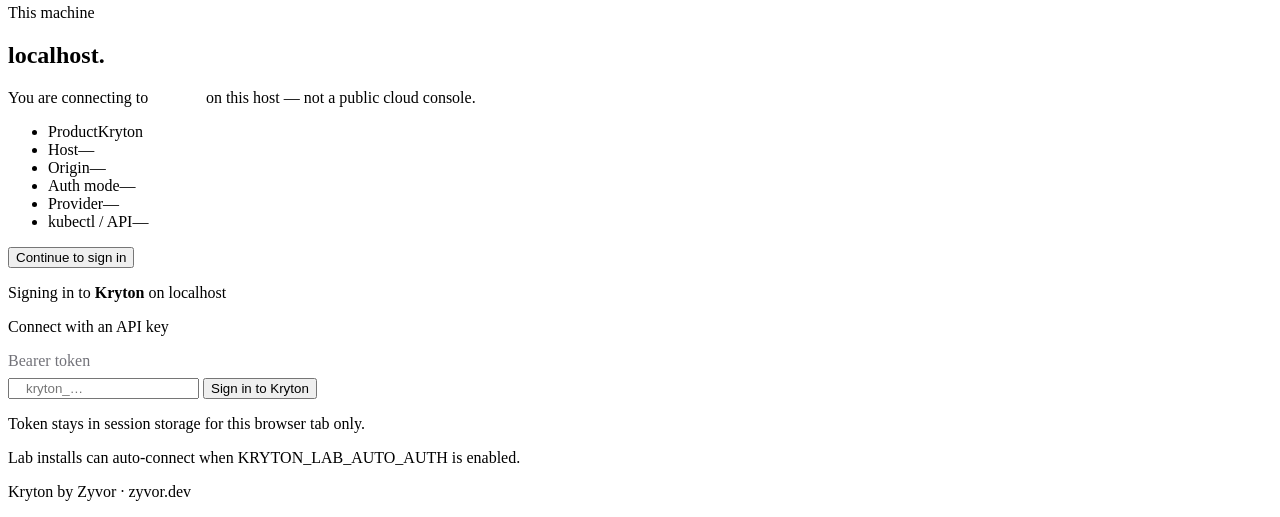
==== commit b9a4cd12: "feat(ui): add Sign out to clear the session API token Expose logout in the top bar and Settings so o" ====
--- a/cmd/krytond/web/index.html
+++ b/cmd/krytond/web/index.html
@@ -66,7 +66,8 @@
       <div class="top-actions">
         <label class="project-picker"><span>Project</span><select id="projectSelect" aria-label="Project"></select></label>
         <button class="icon-button" id="themeButton" aria-label="Toggle appearance"><svg class="ui-icon" viewBox="0 0 20 20" width="14" height="14" id="themeIcon" aria-hidden="true"><use href="#icon-moon"/></svg></button>
-        <button class="avatar" id="profileButton" aria-label="Profile">K</button>
+        <button class="secondary topbar-signout" id="logoutButton" type="button" title="Sign out and clear this tab’s API token">Sign out</button>
+        <button class="avatar" id="profileButton" aria-label="Profile and settings" title="Settings">K</button>
       </div>
     </div>
 
@@ -117,7 +118,7 @@
 
     <section id="view-settings" class="view">
       <header class="section-page-header"><div><p class="eyebrow">CONTROL PLANE</p><h2>Settings</h2><p>Connection identity, provider capabilities, and cluster disk storage for this Kryton instance.</p></div></header>
-      <div class="settings-grid"><article class="surface settings-card"><span class="settings-icon"><svg class="ui-icon" viewBox="0 0 20 20" width="14" height="14" aria-hidden="true"><use href="#icon-identity"/></svg></span><h3>Identity</h3><dl id="identityDetails"></dl></article><article class="surface settings-card"><span class="settings-icon"><svg class="ui-icon" viewBox="0 0 20 20" width="14" height="14" aria-hidden="true"><use href="#icon-provider"/></svg></span><h3>Provider</h3><dl id="providerDetails"></dl></article><article class="surface settings-card"><span class="settings-icon"><svg class="ui-icon" viewBox="0 0 20 20" width="14" height="14" aria-hidden="true"><use href="#icon-api"/></svg></span><h3>API access</h3><p>Use a project-scoped bearer token for service-to-service access.</p><button class="secondary" id="tokenButton">Set session token</button><small>Stored only for this browser session.</small></article></div>
+      <div class="settings-grid"><article class="surface settings-card"><span class="settings-icon"><svg class="ui-icon" viewBox="0 0 20 20" width="14" height="14" aria-hidden="true"><use href="#icon-identity"/></svg></span><h3>Identity</h3><dl id="identityDetails"></dl></article><article class="surface settings-card"><span class="settings-icon"><svg class="ui-icon" viewBox="0 0 20 20" width="14" height="14" aria-hidden="true"><use href="#icon-provider"/></svg></span><h3>Provider</h3><dl id="providerDetails"></dl></article><article class="surface settings-card"><span class="settings-icon"><svg class="ui-icon" viewBox="0 0 20 20" width="14" height="14" aria-hidden="true"><use href="#icon-api"/></svg></span><h3>API access</h3><p>Use a project-scoped bearer token for service-to-service access.</p><div class="settings-api-actions"><button class="secondary" id="tokenButton" type="button">Set session token</button><button class="secondary" id="settingsLogoutButton" type="button">Sign out</button></div><small>Token is stored only for this browser tab. Sign out clears it.</small></article></div>
       <article class="surface settings-storage" id="settingsConnectionCard">
         <p class="eyebrow">CONNECTION</p>
         <h3>Control plane health</h3>
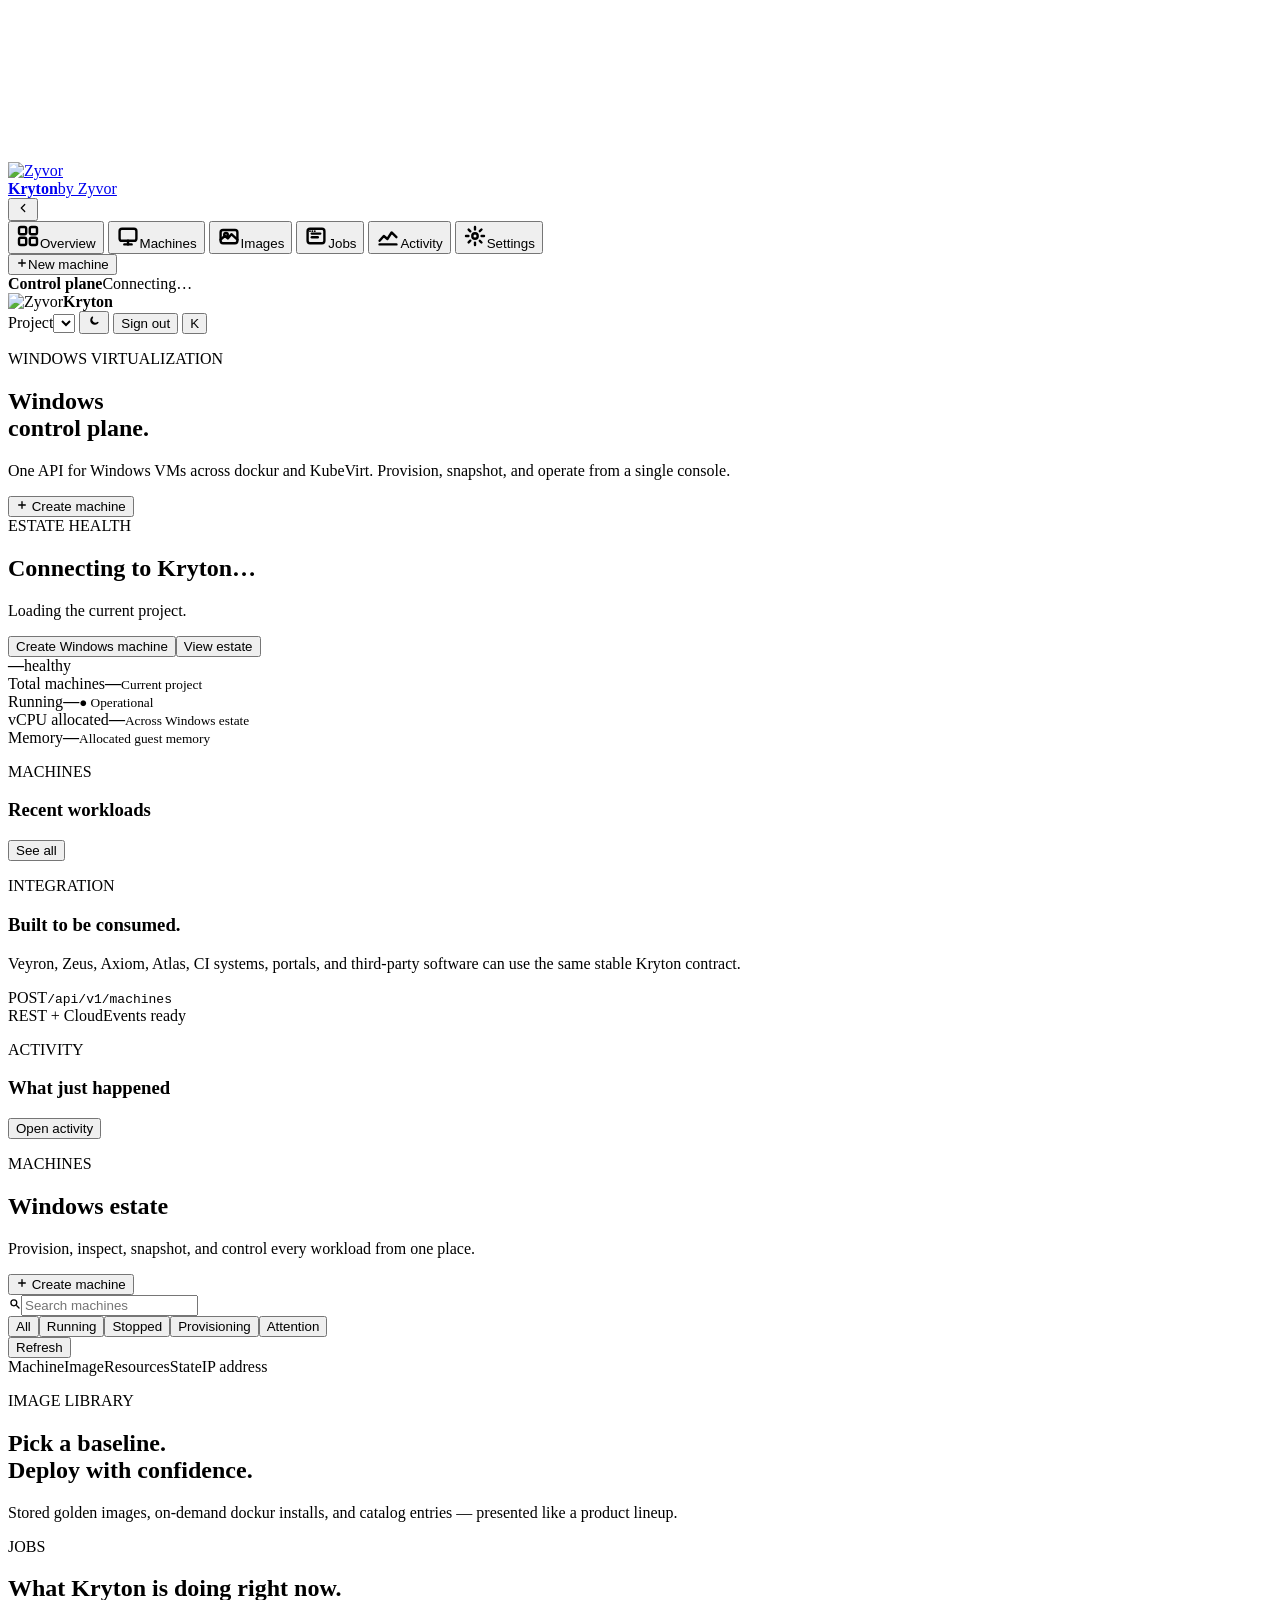
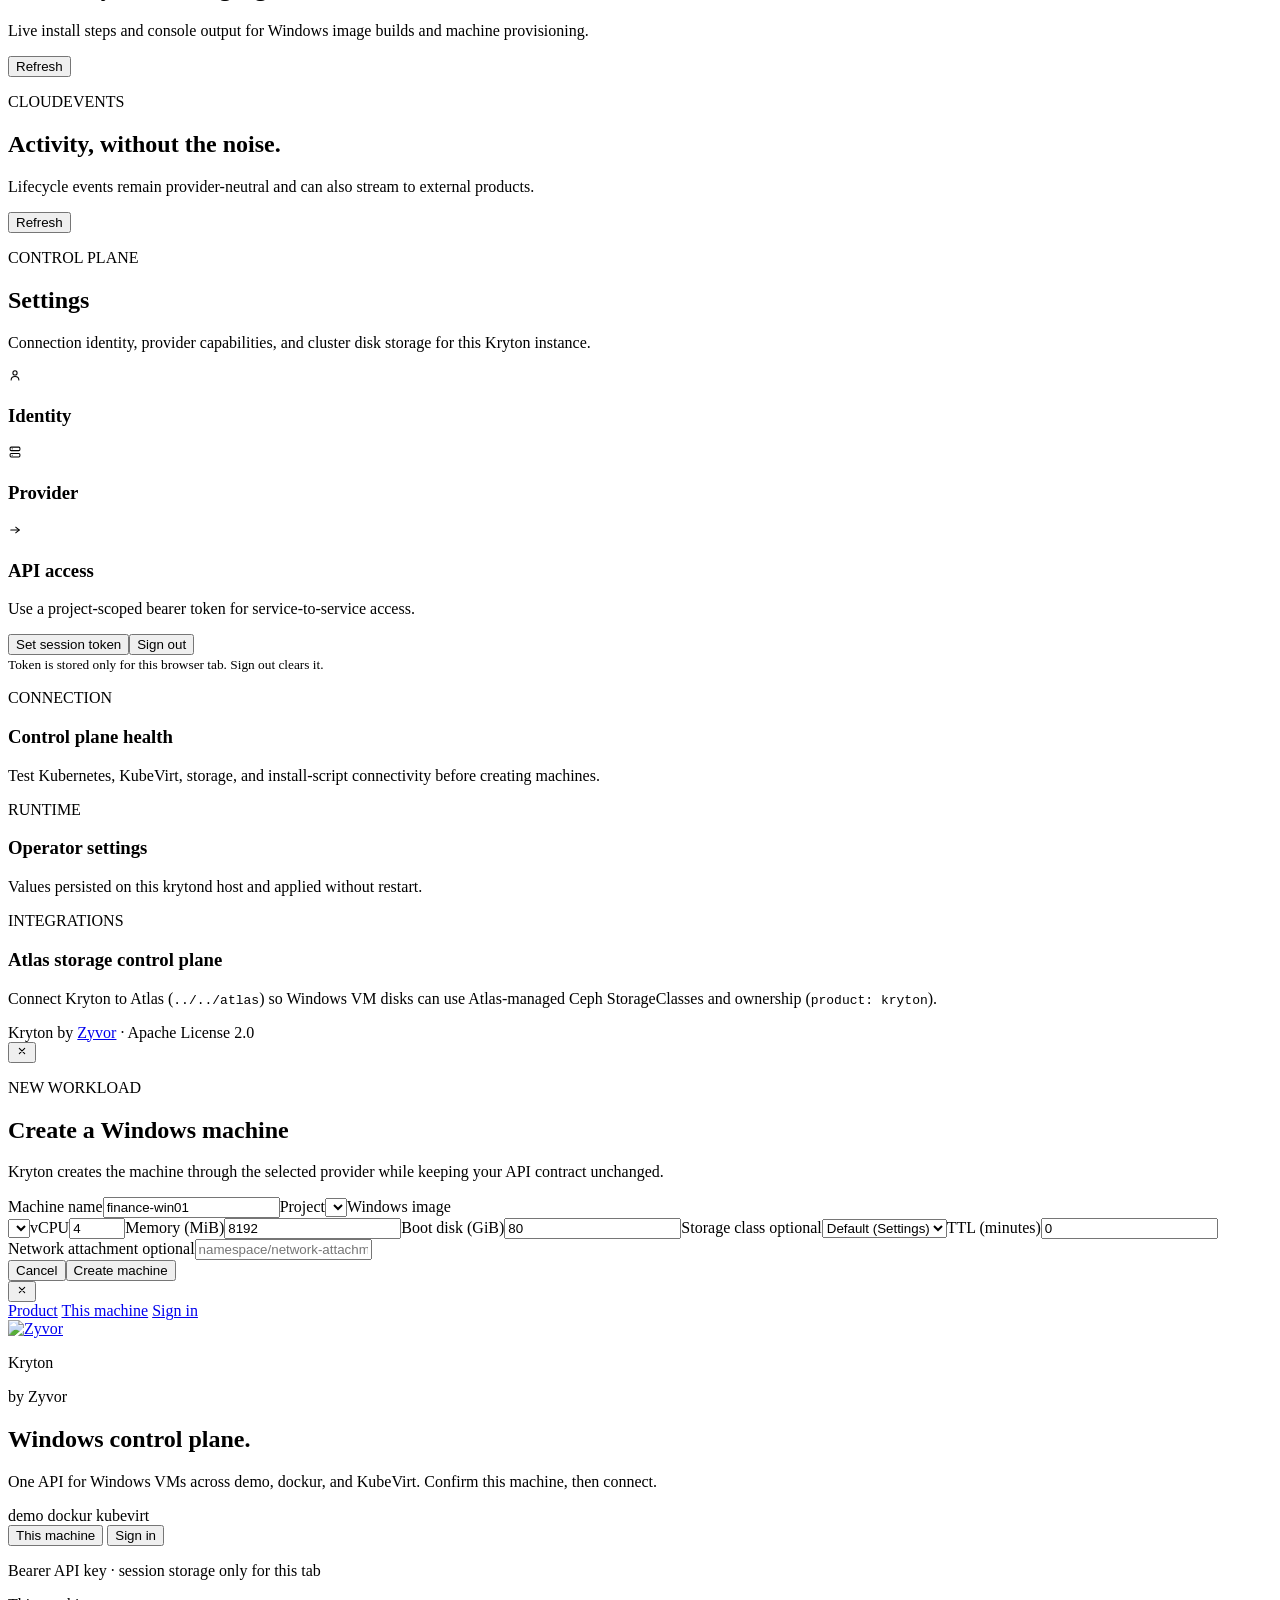
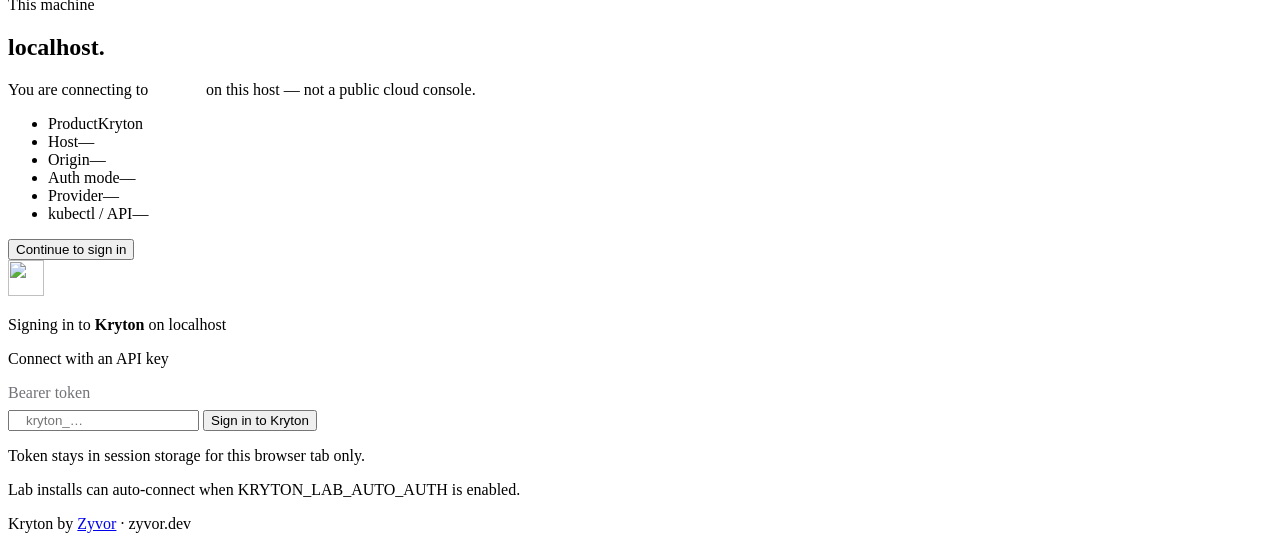
==== commit 55a14fe7: "feat(ui): add a light Zyvor orange accent on the login screen Show the brand mark with a soft orange" ====
--- a/cmd/krytond/web/index.html
+++ b/cmd/krytond/web/index.html
@@ -192,10 +192,13 @@
     <span class="login-localnav-host" id="loginNavHost"></span>
   </nav>
   <main class="login-store-scroll" aria-label="Sign in to Kryton">
-    <section id="login-product" class="login-chapter login-chapter-hero" data-tone="sky" aria-label="Kryton">
+    <section id="login-product" class="login-chapter login-chapter-hero" data-tone="zyvor" aria-label="Kryton">
       <div class="login-chapter-inner">
-        <img class="login-mark brand-logo" src="/zyvor-mark.svg" alt="" width="56" height="56">
+        <a class="login-mark-link" href="https://zyvor.dev" target="_blank" rel="noopener noreferrer" title="Zyvor">
+          <img class="login-mark brand-logo" src="/zyvor-mark.svg" alt="Zyvor" width="56" height="56">
+        </a>
         <p class="login-wordmark">Kryton</p>
+        <p class="login-byline">by Zyvor</p>
         <h1 class="login-hero-title">Windows control plane.</h1>
         <p class="login-tagline">One API for Windows VMs across demo, dockur, and KubeVirt. Confirm this machine, then connect.</p>
         <div class="login-pill-row">
@@ -232,6 +235,7 @@
 
     <section id="login-sign-in" class="login-chapter login-chapter-sign-in" aria-label="Credentials">
       <div class="login-chapter-inner login-sign-in-inner">
+        <img class="login-mark-sm" src="/zyvor-mark.svg" alt="" width="36" height="36">
         <p class="login-sign-in-context">Signing in to <strong>Kryton</strong> on <span class="login-apple-host" id="loginSignHost">localhost</span></p>
         <p class="login-form-heading">Connect with an API key</p>
         <div class="login-card" id="loginCard">
@@ -246,7 +250,7 @@
       </div>
     </section>
   </main>
-  <p class="login-footer">Kryton by Zyvor · zyvor.dev</p>
+  <p class="login-footer">Kryton by <a href="https://zyvor.dev" target="_blank" rel="noopener noreferrer">Zyvor</a> · zyvor.dev</p>
 </div>
 <div id="toast" role="status" aria-live="polite"></div>
 <script src="/app.js" defer></script>
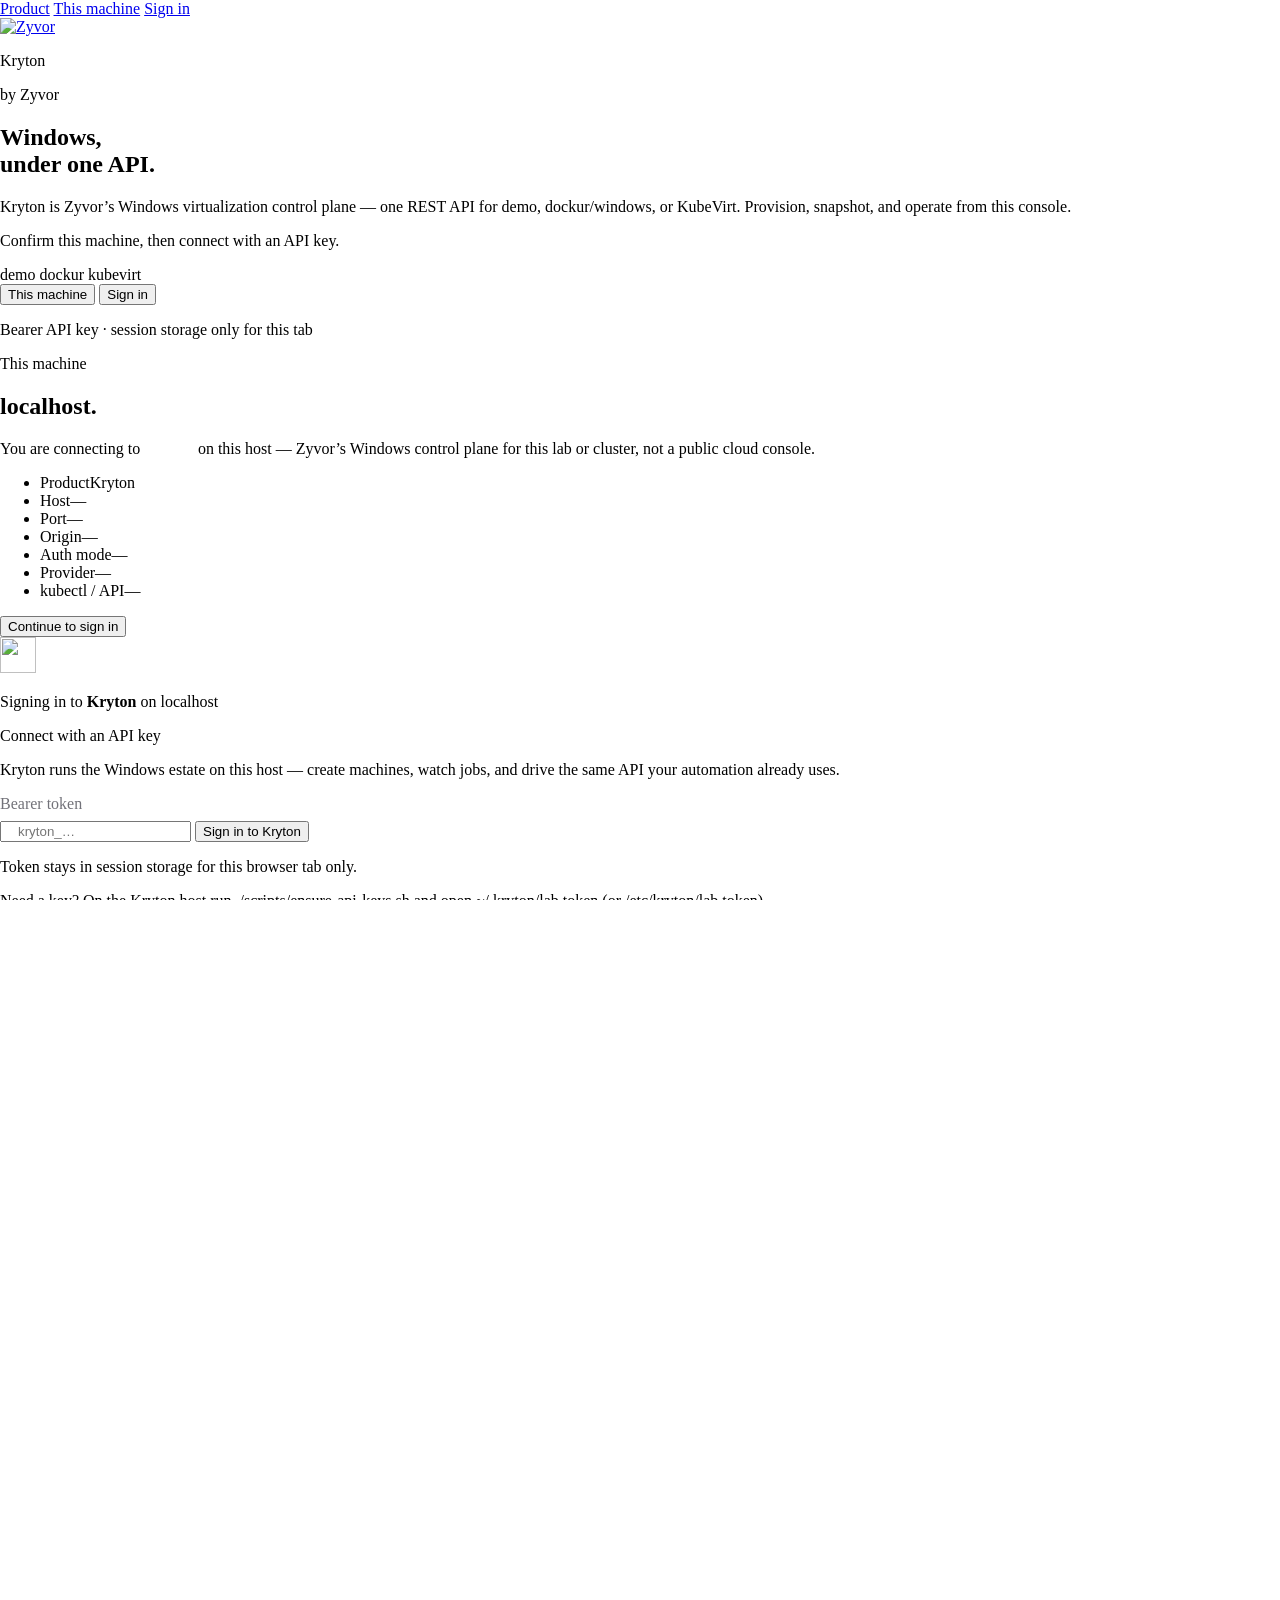
==== commit b1102e06: "fix(ui): stop login flicker and keep listen port configurable Show the Kryton gate on first paint in" ====
--- a/cmd/krytond/web/index.html
+++ b/cmd/krytond/web/index.html
@@ -15,8 +15,45 @@
   <link href="https://fonts.googleapis.com/css2?family=Outfit:wght@400;500;600;700&family=Source+Sans+3:wght@400;500;600;700&display=swap" rel="stylesheet">
   <link rel="stylesheet" href="/style.css">
   <link rel="stylesheet" href="/login.css">
+  <script>
+    /* First paint: show login immediately when no session token — avoids dashboard flash. */
+    (function () {
+      try {
+        if (sessionStorage.getItem('kryton.token')) document.documentElement.dataset.auth = '1';
+      } catch (_) {}
+    })();
+  </script>
+  <style>
+    html:not([data-auth="1"]) body { overflow: hidden !important; }
+    html:not([data-auth="1"]) .app-shell,
+    html:not([data-auth="1"]) .ambient,
+    html:not([data-auth="1"]) .modal-backdrop,
+    html:not([data-auth="1"]) .detail-backdrop {
+      visibility: hidden !important;
+      pointer-events: none !important;
+    }
+    html:not([data-auth="1"]) #authBackdrop {
+      display: flex !important;
+      flex-direction: column !important;
+      align-items: stretch !important;
+      justify-content: flex-start !important;
+      position: fixed !important;
+      inset: 0 !important;
+      z-index: 40 !important;
+      width: 100% !important;
+      height: 100dvh !important;
+      max-height: 100dvh !important;
+      margin: 0 !important;
+      padding: 0 !important;
+      opacity: 1 !important;
+      pointer-events: auto !important;
+      background: #fff !important;
+      overflow: hidden !important;
+      transform: none !important;
+    }
+  </style>
 </head>
-<body>
+<body class="login-locked">
 <svg xmlns="http://www.w3.org/2000/svg" aria-hidden="true" class="icon-sprite">
   <symbol id="icon-overview" viewBox="0 0 20 20" fill="none" stroke="currentColor" stroke-width="2" stroke-linecap="round" stroke-linejoin="round"><rect x="2.5" y="2.5" width="6" height="6" rx="1.5"/><rect x="11.5" y="2.5" width="6" height="6" rx="1.5"/><rect x="2.5" y="11.5" width="6" height="6" rx="1.5"/><rect x="11.5" y="11.5" width="6" height="6" rx="1.5"/></symbol>
   <symbol id="icon-machines" viewBox="0 0 20 20" fill="none" stroke="currentColor" stroke-width="2" stroke-linecap="round" stroke-linejoin="round"><rect x="3" y="4" width="14" height="10" rx="2"/><path d="M7 17h6"/><path d="M10 14v3"/></symbol>
@@ -184,7 +221,7 @@
 </div>
 
 <div id="detailBackdrop" class="detail-backdrop" aria-hidden="true"><aside id="detailPanel" class="detail-panel"><button class="close-button" id="closeDetail" aria-label="Close"><svg class="ui-icon" viewBox="0 0 20 20" width="12" height="12" aria-hidden="true"><use href="#icon-close"/></svg></button><div id="detailContent"></div></aside></div>
-<div id="authBackdrop" class="auth-backdrop login-page login-store-page" data-testid="login-page" aria-hidden="true">
+<div id="authBackdrop" class="auth-backdrop login-page login-store-page open" data-testid="login-page" aria-hidden="false">
   <nav class="login-localnav" aria-label="Login chapters">
     <a href="#login-product" data-login-chapter="login-product">Product</a>
     <a href="#login-machine" data-login-chapter="login-machine">This machine</a>
@@ -199,8 +236,9 @@
         </a>
         <p class="login-wordmark">Kryton</p>
         <p class="login-byline">by Zyvor</p>
-        <h1 class="login-hero-title">Windows control plane.</h1>
-        <p class="login-tagline">One API for Windows VMs across demo, dockur, and KubeVirt. Confirm this machine, then connect.</p>
+        <h1 class="login-hero-title">Windows,<br>under one API.</h1>
+        <p class="login-tagline">Kryton is Zyvor’s Windows virtualization control plane — one REST API for demo, dockur/windows, or KubeVirt. Provision, snapshot, and operate from this console.</p>
+        <p class="login-tagline login-tagline-soft">Confirm this machine, then connect with an API key.</p>
         <div class="login-pill-row">
           <span class="login-pill" data-tone="sky"><span class="login-pill-dot" aria-hidden="true"></span>demo</span>
           <span class="login-pill" data-tone="violet"><span class="login-pill-dot" aria-hidden="true"></span>dockur</span>
@@ -218,10 +256,11 @@
       <div class="login-chapter-inner">
         <p class="login-chapter-kicker">This machine</p>
         <h2 class="login-dest-title" id="loginDestHost">localhost.</h2>
-        <p class="login-tagline">You are connecting to <strong style="color:#fff;font-weight:600">Kryton</strong> on this host — not a public cloud console.</p>
+        <p class="login-tagline">You are connecting to <strong style="color:#fff;font-weight:600">Kryton</strong> on this host — Zyvor’s Windows control plane for this lab or cluster, not a public cloud console.</p>
         <ul class="login-dest-facts">
           <li class="login-dest-fact"><span class="login-dest-fact-label">Product</span><span class="login-dest-fact-value is-display">Kryton</span></li>
           <li class="login-dest-fact"><span class="login-dest-fact-label">Host</span><span class="login-dest-fact-value" id="loginFactHost">—</span></li>
+          <li class="login-dest-fact"><span class="login-dest-fact-label">Port</span><span class="login-dest-fact-value" id="loginFactPort">—</span></li>
           <li class="login-dest-fact"><span class="login-dest-fact-label">Origin</span><span class="login-dest-fact-value" id="loginFactOrigin">—</span></li>
           <li class="login-dest-fact"><span class="login-dest-fact-label">Auth mode</span><span class="login-dest-fact-value" id="loginFactAuth">—</span></li>
           <li class="login-dest-fact"><span class="login-dest-fact-label">Provider</span><span class="login-dest-fact-value" id="loginFactProvider">—</span></li>
@@ -238,6 +277,7 @@
         <img class="login-mark-sm" src="/zyvor-mark.svg" alt="" width="36" height="36">
         <p class="login-sign-in-context">Signing in to <strong>Kryton</strong> on <span class="login-apple-host" id="loginSignHost">localhost</span></p>
         <p class="login-form-heading">Connect with an API key</p>
+        <p class="login-sign-in-blurb">Kryton runs the Windows estate on this host — create machines, watch jobs, and drive the same API your automation already uses.</p>
         <div class="login-card" id="loginCard">
           <form id="authForm" class="login-apple-step" autocomplete="off">
             <label for="authToken" class="login-dest-fact-label" style="color:hsl(240 3% 46%);margin-bottom:.5rem;display:block">Bearer token</label>
@@ -246,7 +286,7 @@
           </form>
           <p class="login-security-note">Token stays in session storage for this browser tab only.</p>
         </div>
-        <p class="login-hint">Lab installs can auto-connect when <span class="login-apple-host">KRYTON_LAB_AUTO_AUTH</span> is enabled.</p>
+        <p class="login-hint">Need a key? On the Kryton host run <span class="login-apple-host">./scripts/ensure-api-keys.sh</span> and open <span class="login-apple-host">~/.kryton/lab.token</span> (or <span class="login-apple-host">/etc/kryton/lab.token</span>).</p>
       </div>
     </section>
   </main>
